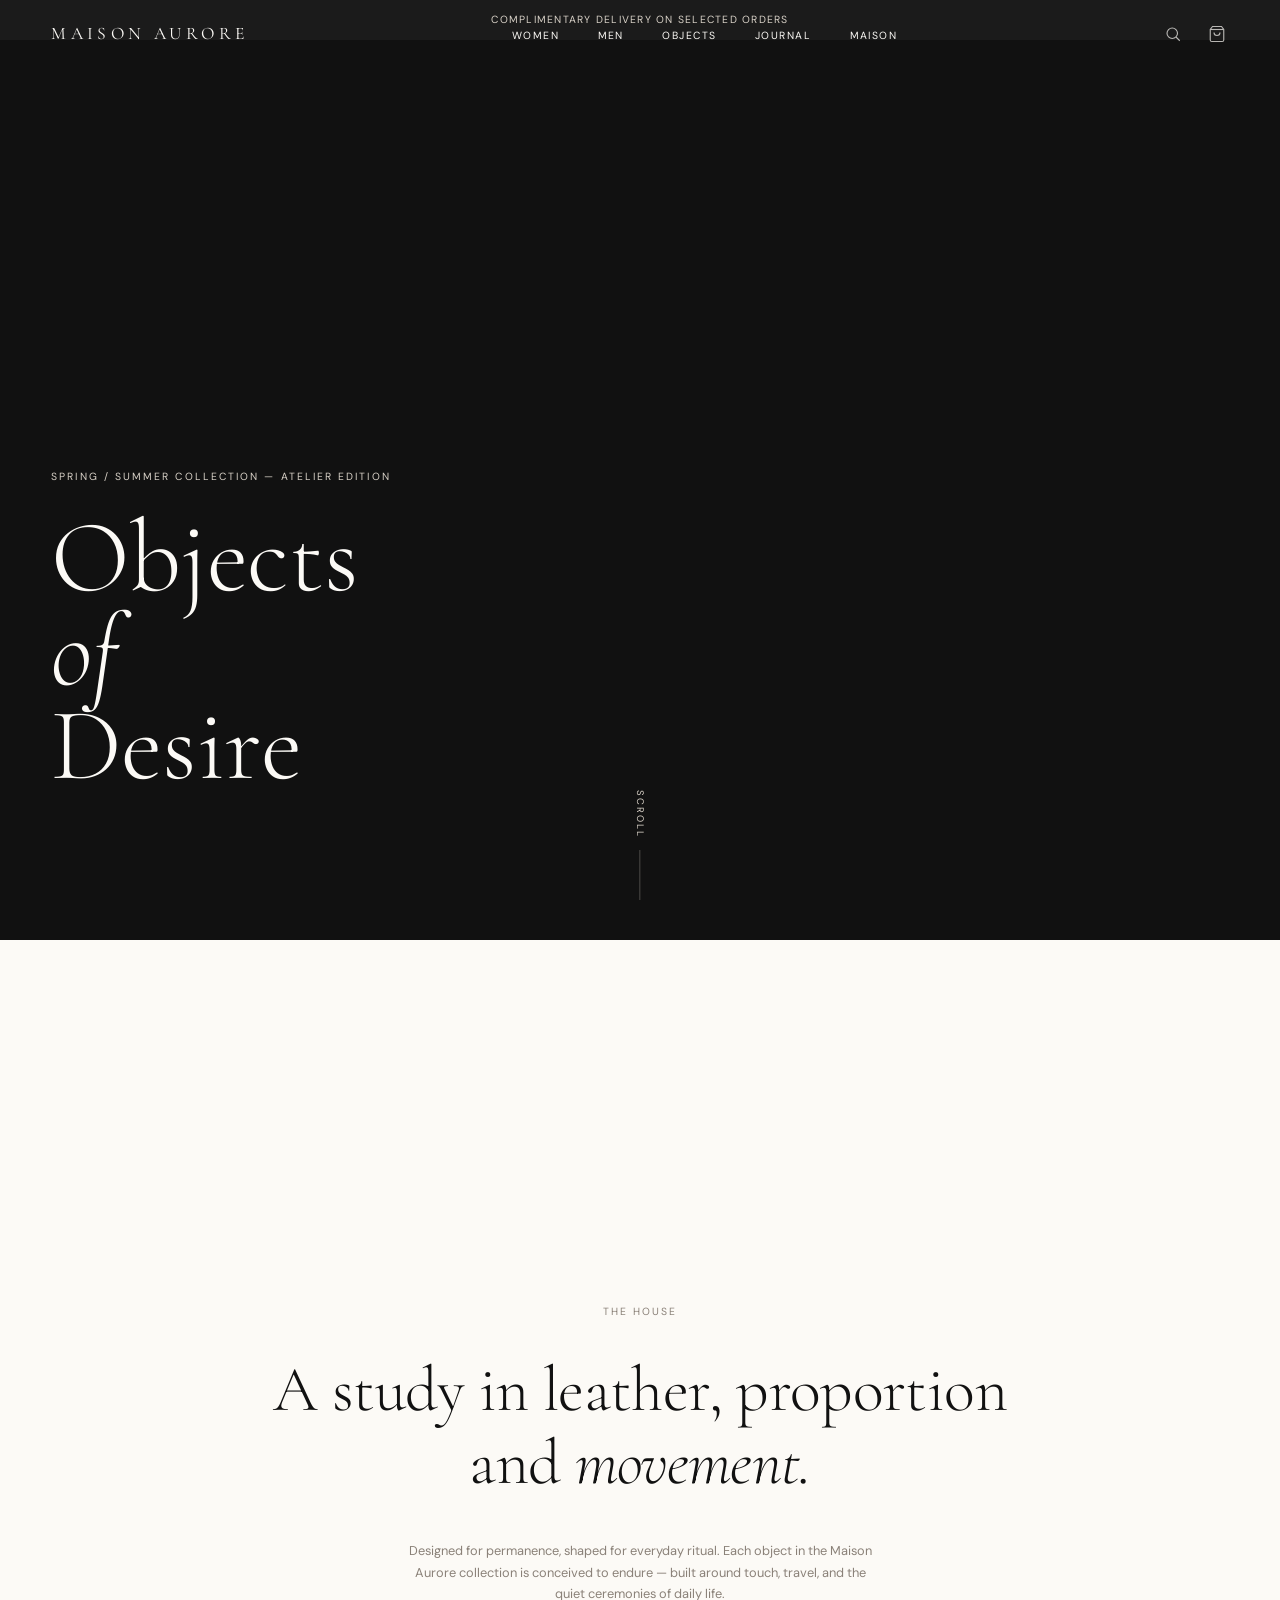
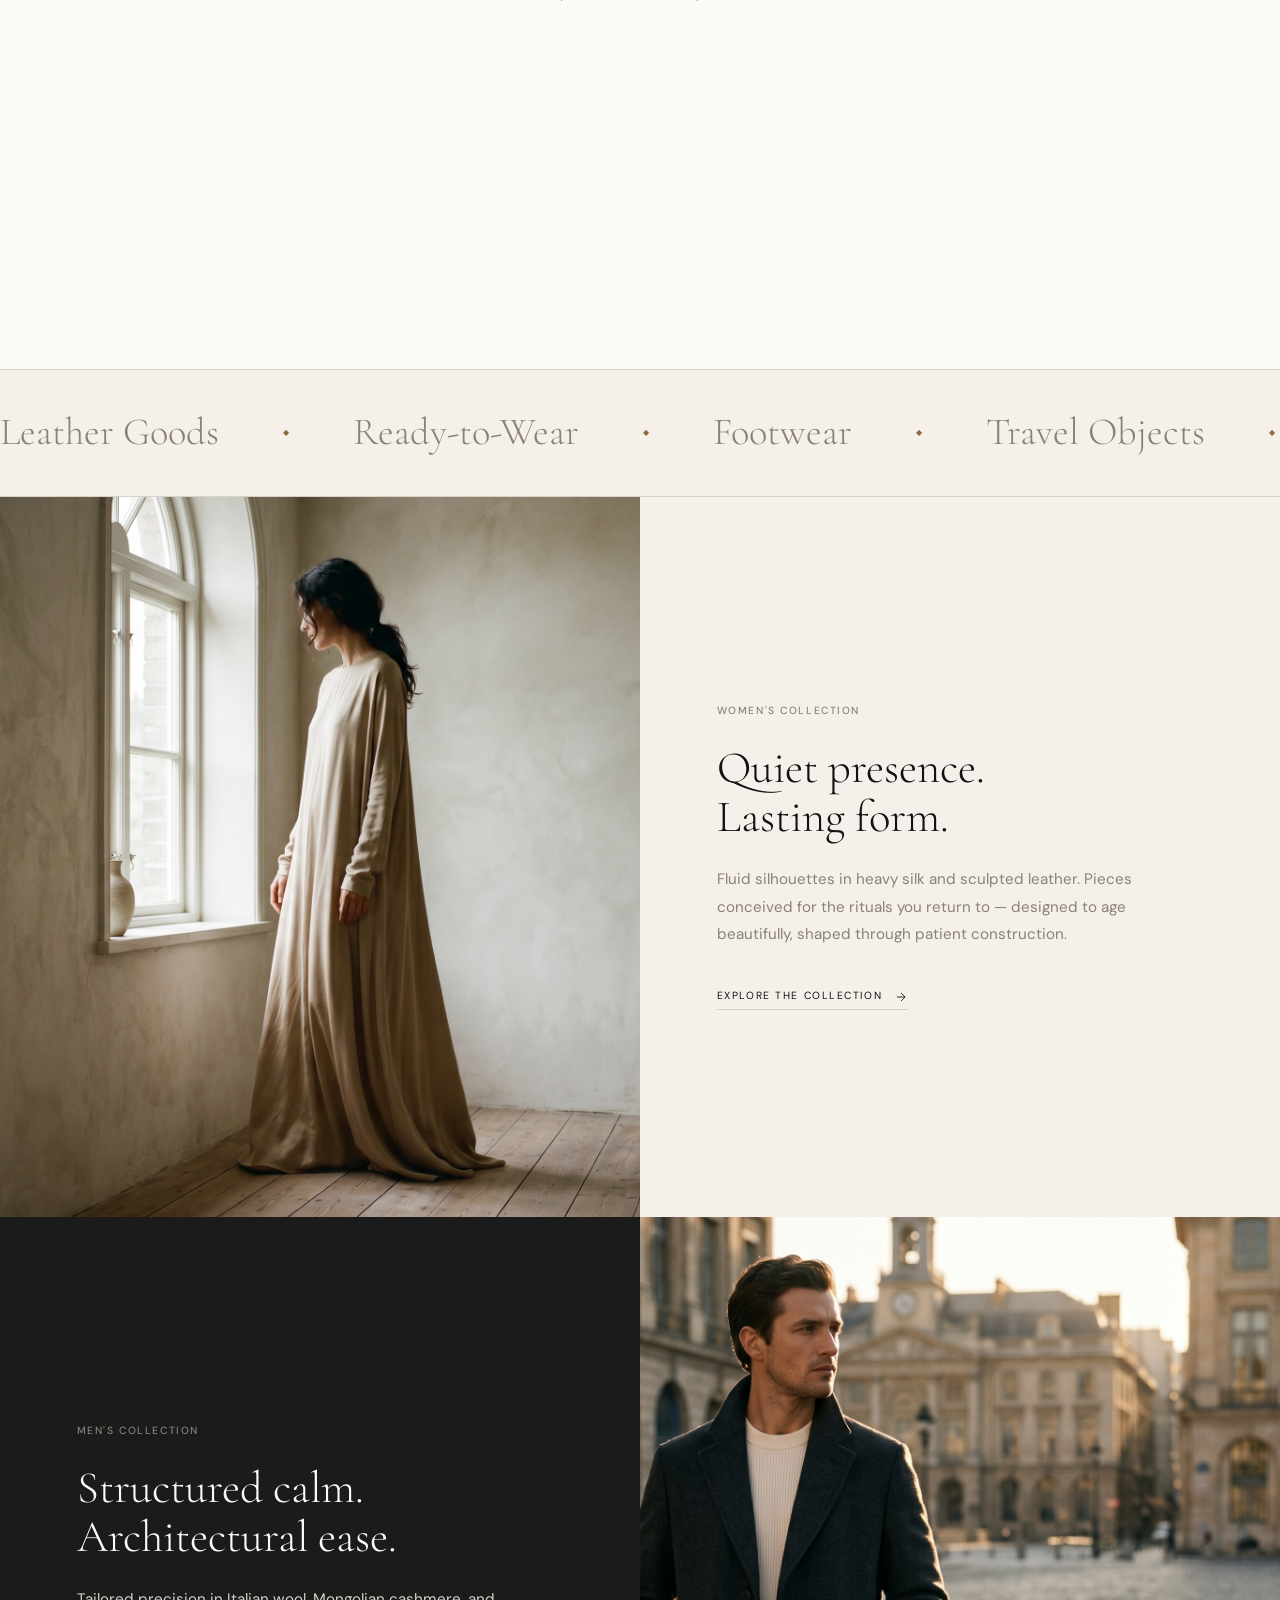
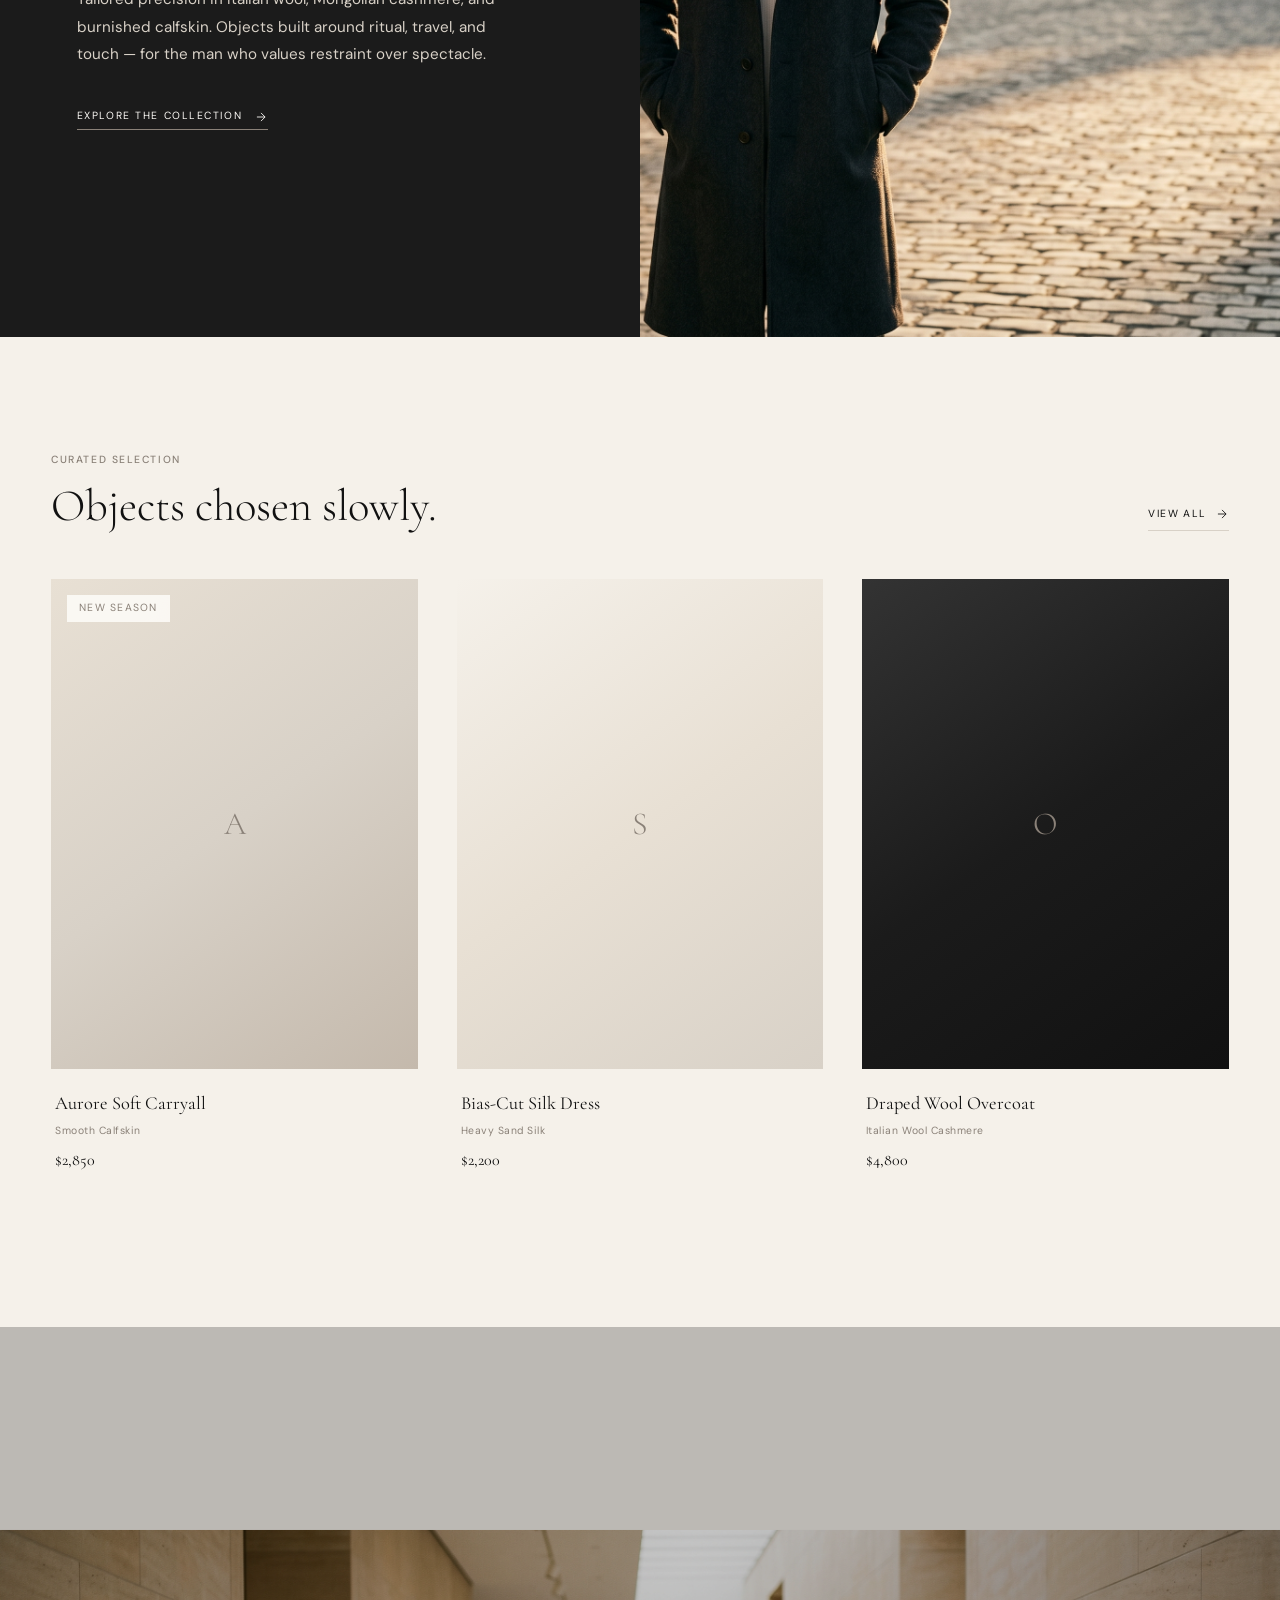
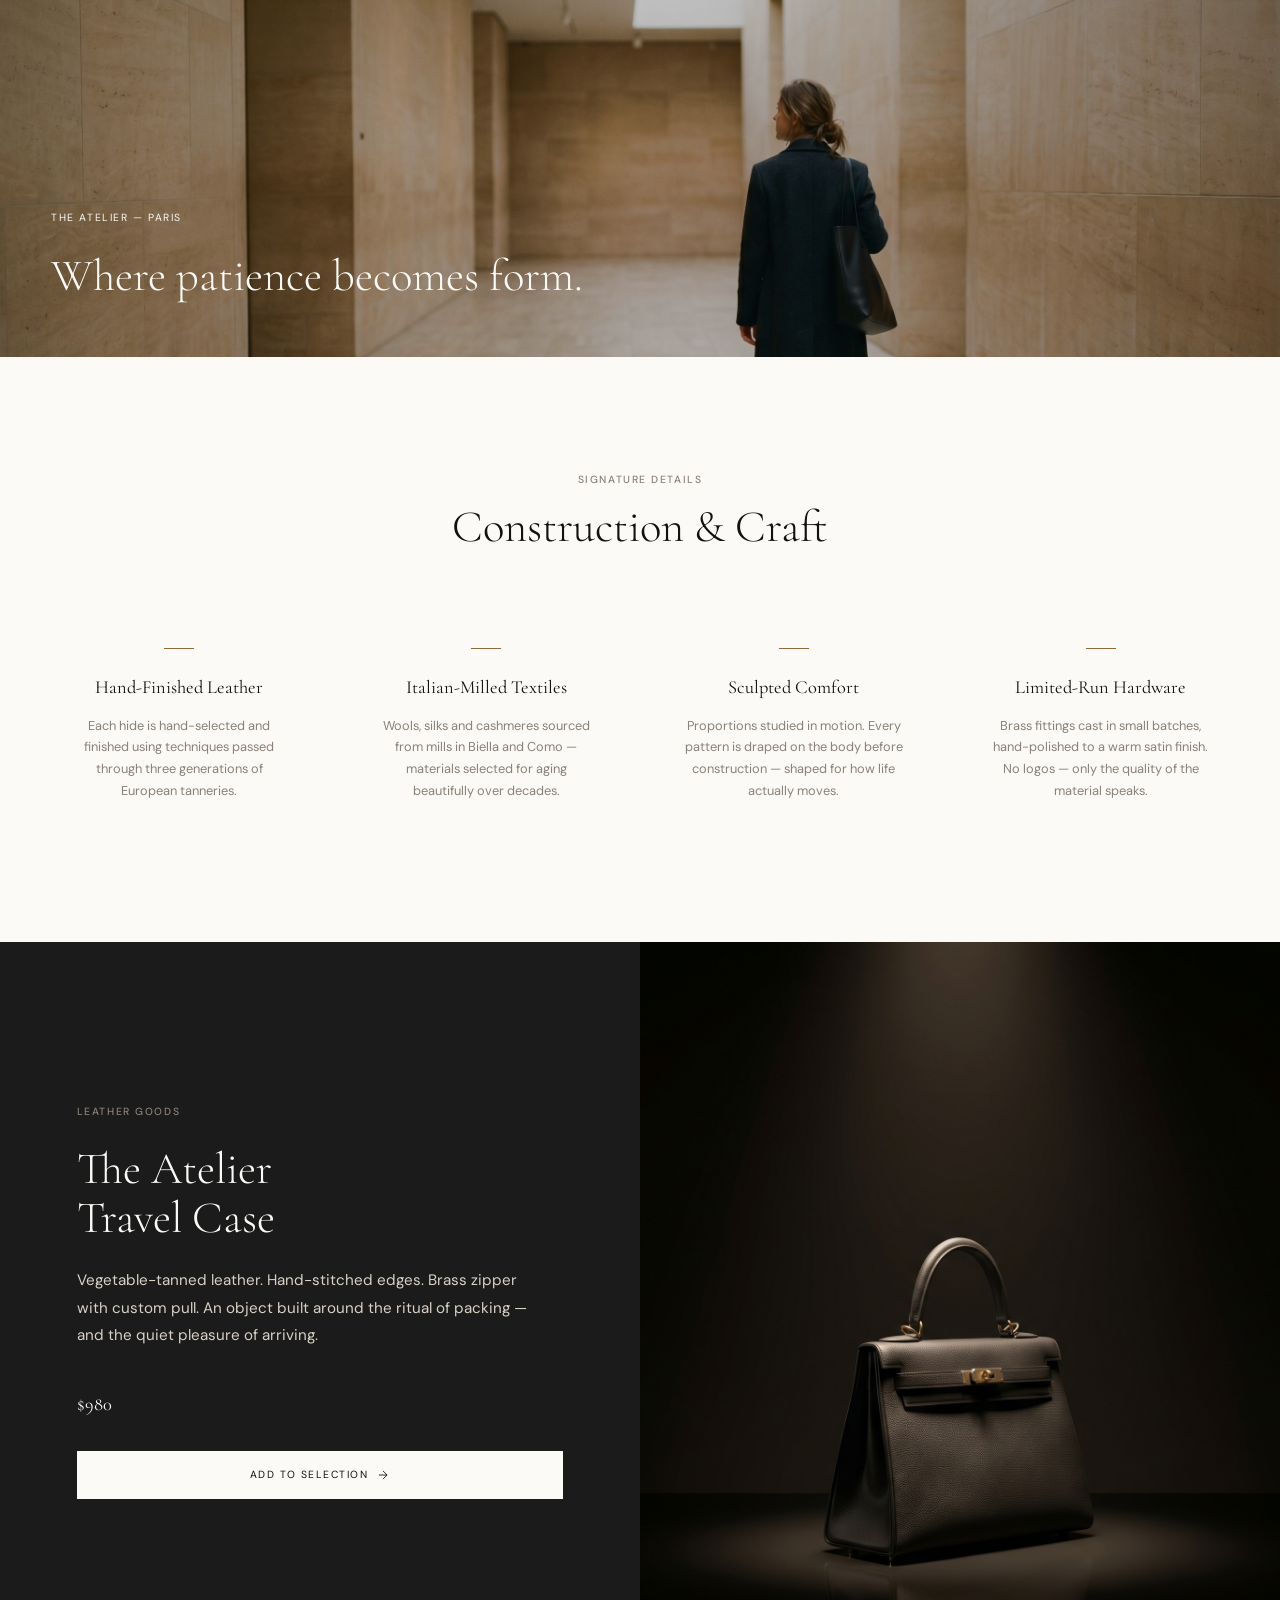
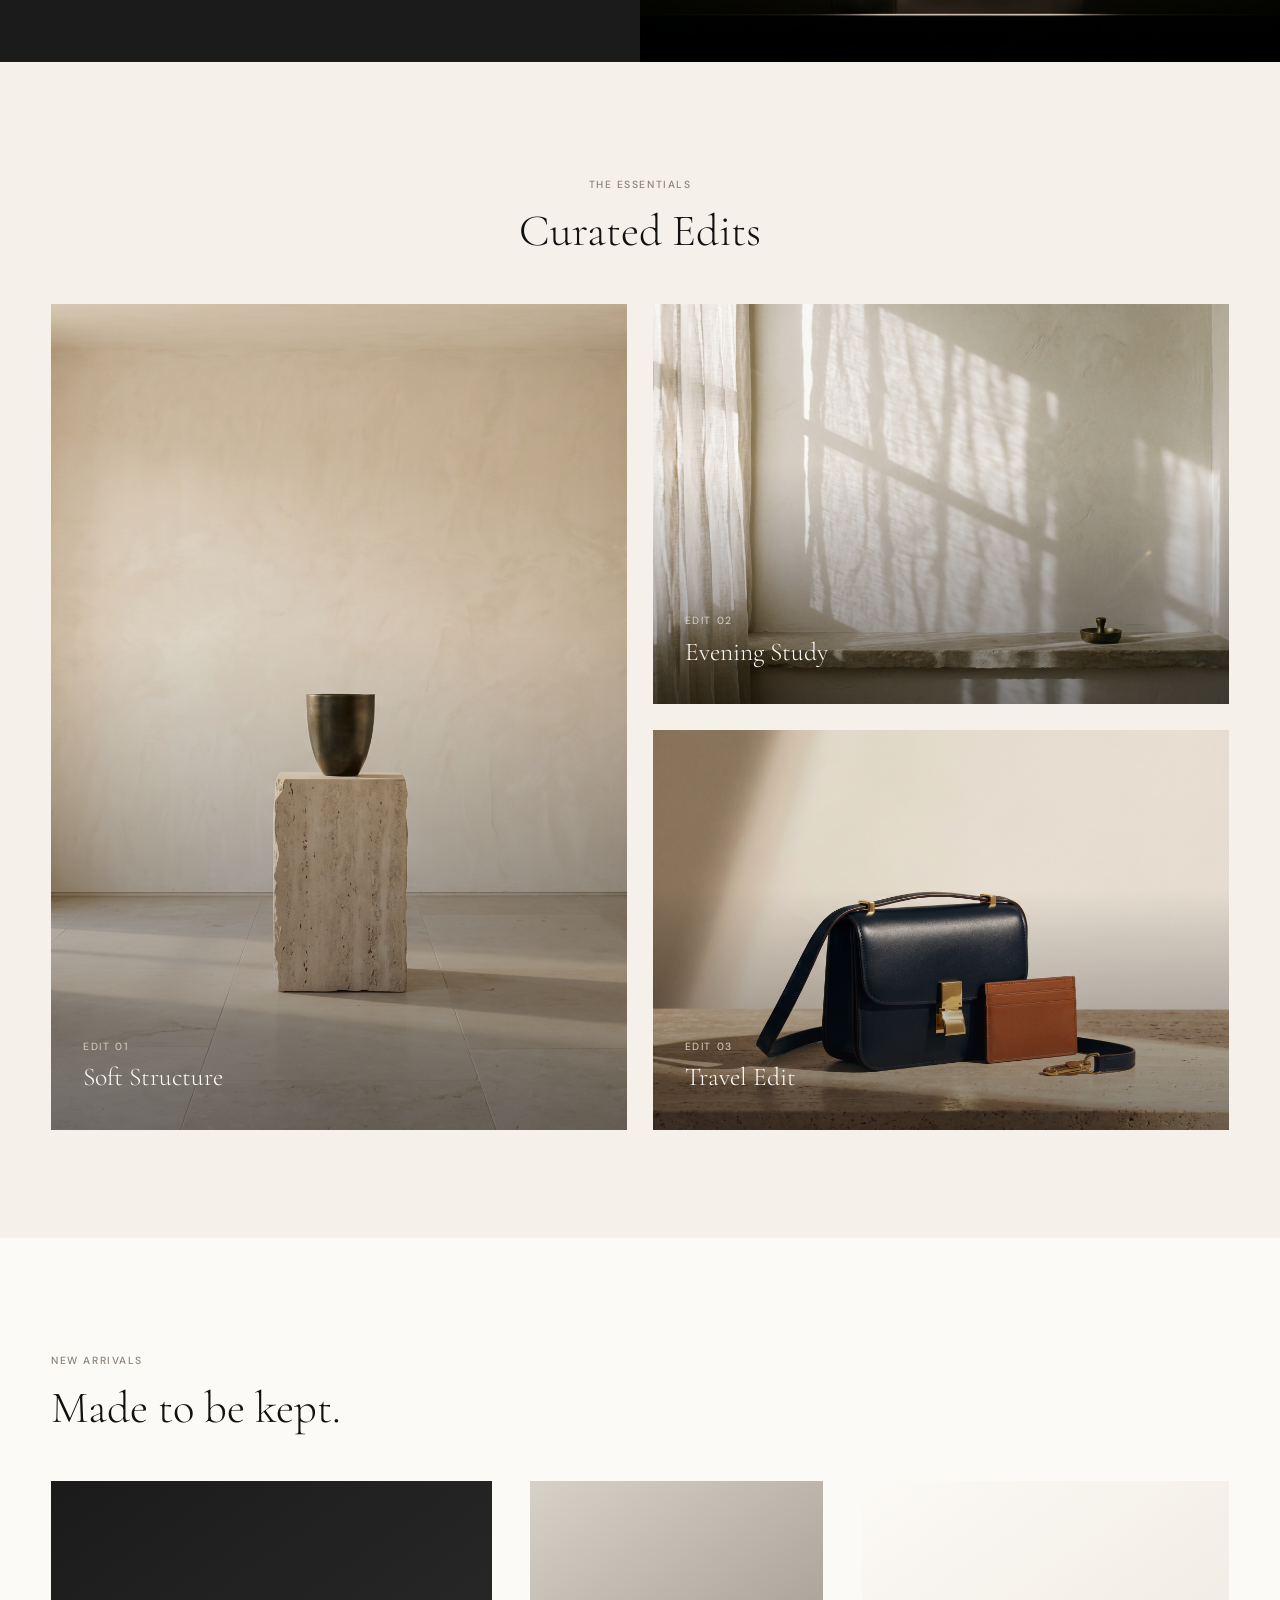
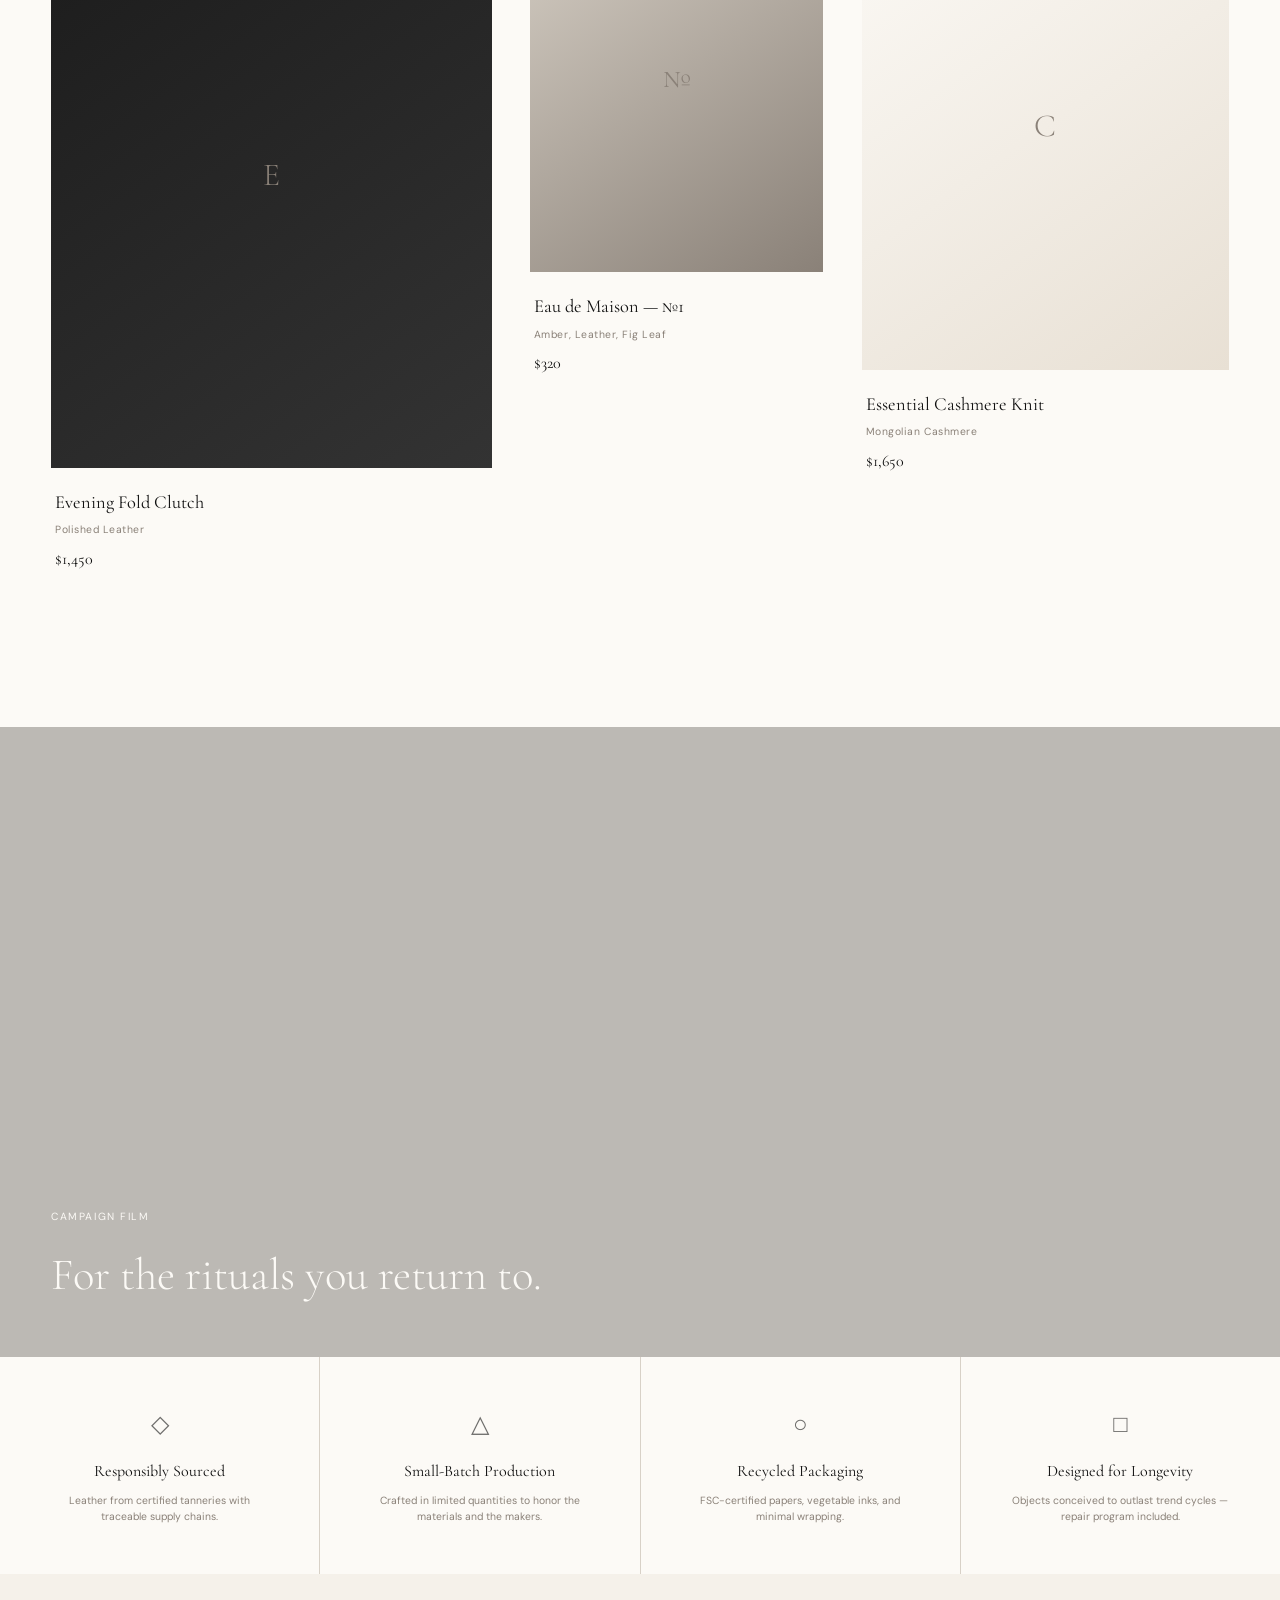
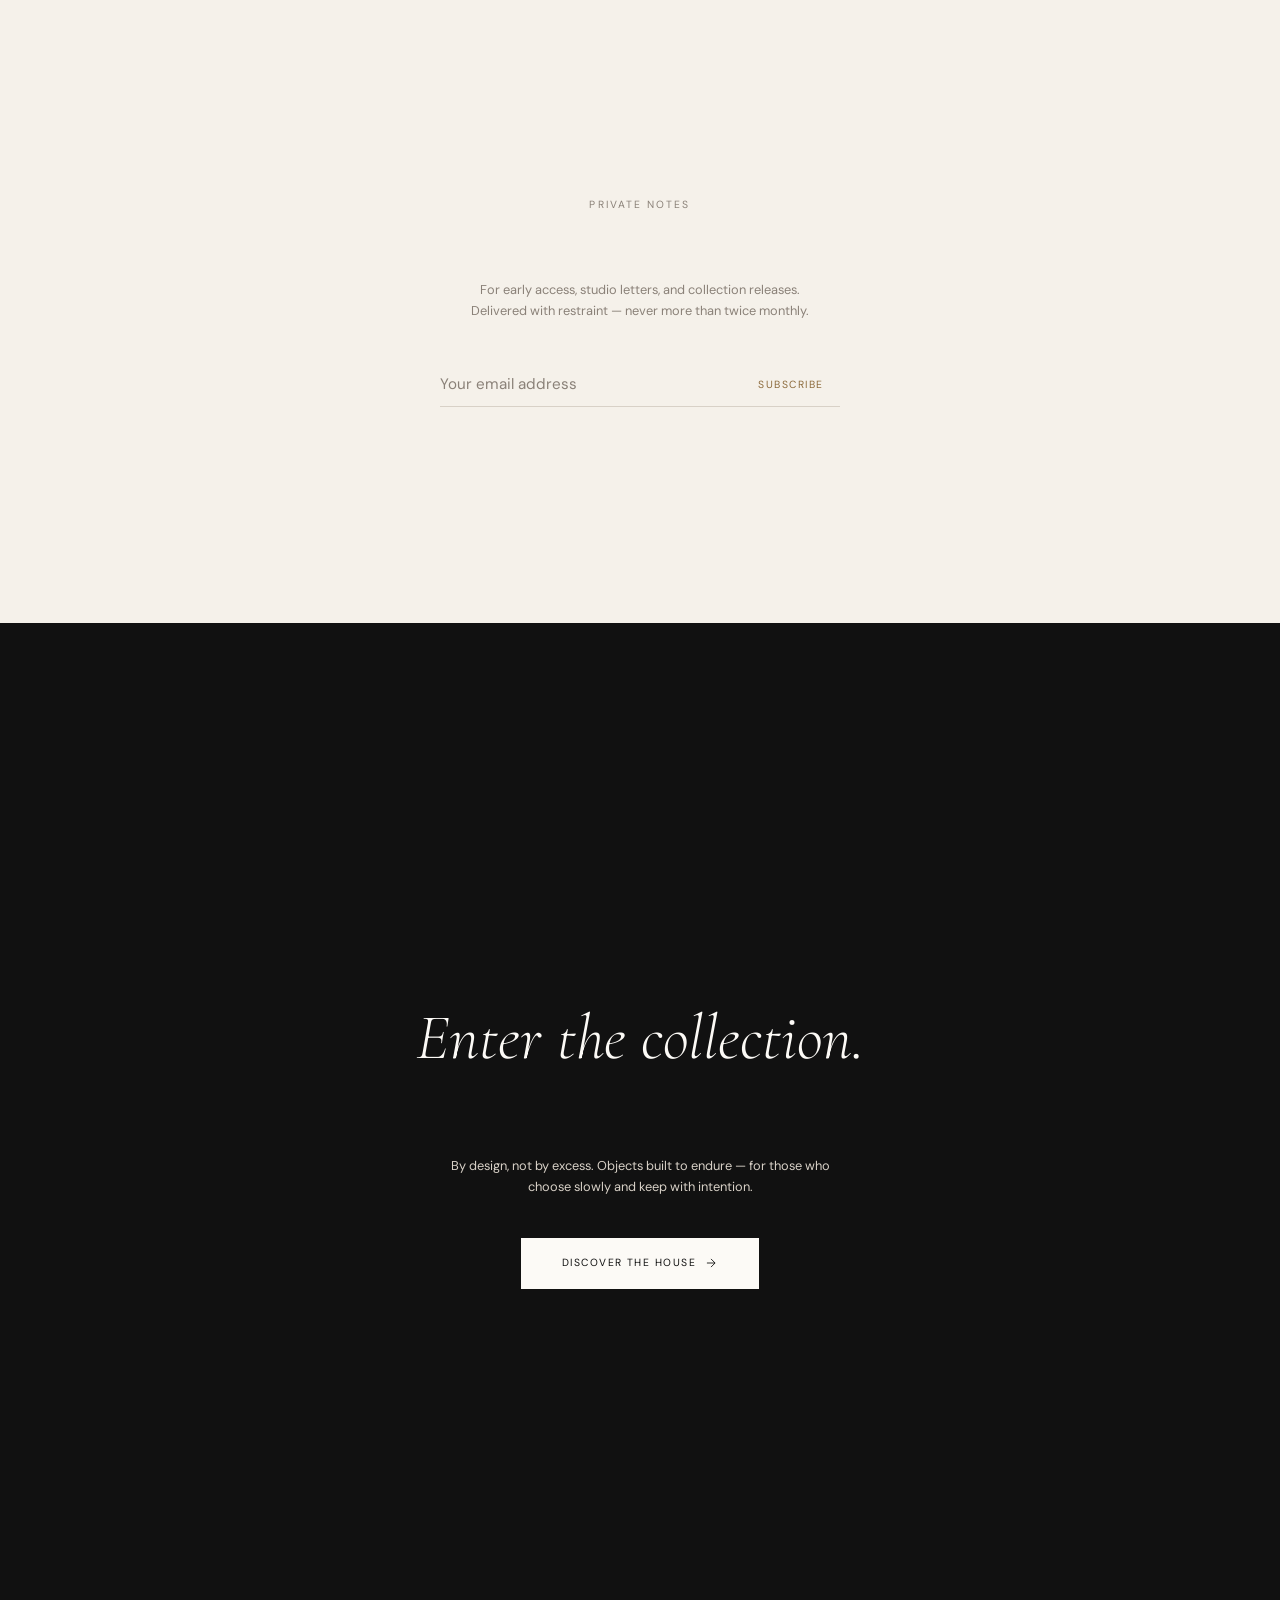
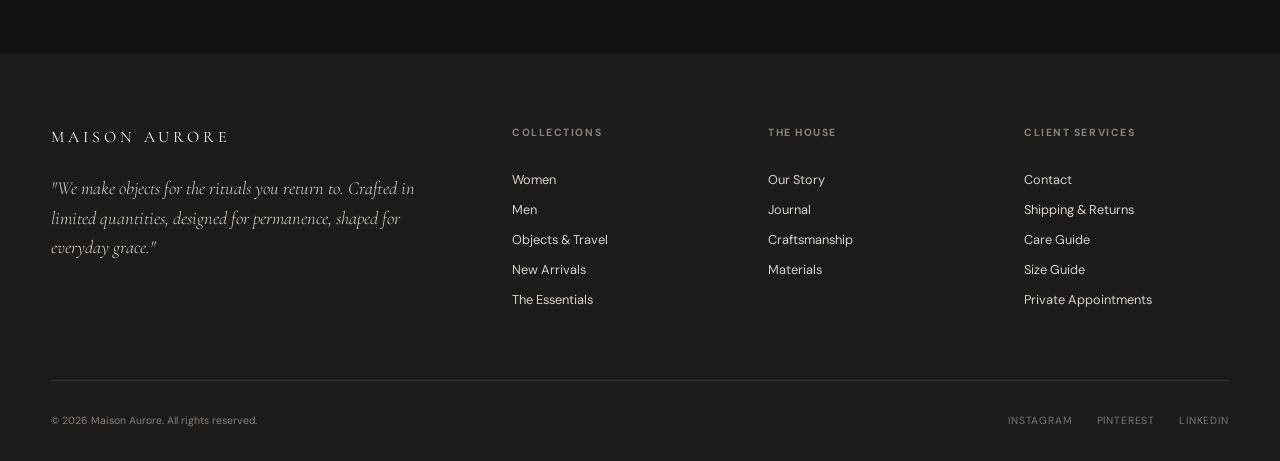
==== public/index.html @ 6f353307 "Initial commit - MAISON AURORE Digital Flagship" ====
<!DOCTYPE html>
<html lang="en">
<head>
  <meta charset="UTF-8">
  <meta name="viewport" content="width=device-width, initial-scale=1.0">
  <title>MAISON AURORE — Objects of Desire</title>
  <meta name="description" content="A private house of objects and rituals. Luxury leather goods, ready-to-wear, footwear and travel objects crafted with restraint and permanence.">
  <meta name="theme-color" content="#1B1B1B">
  <link rel="stylesheet" href="assets/css/index.css">
</head>
<body class="is-loading">

  <!-- ═══ PRELOADER ═══ -->
  <div class="preloader" aria-hidden="true">
    <div class="preloader__logo">Maison Aurore</div>
    <div class="preloader__tagline">Objects of Desire</div>
    <div class="preloader__line"></div>
  </div>

  <!-- ═══ ANNOUNCEMENT BAR ═══ -->
  <div class="announcement" role="marquee" aria-label="Announcements">
    <div class="announcement__item">Complimentary delivery on selected orders</div>
    <div class="announcement__item">Private client services available</div>
    <div class="announcement__item">Crafted returns within 30 days</div>
    <div class="announcement__item">By appointment — online and in store</div>
  </div>

  <!-- ═══ NAVIGATION ═══ -->
  <nav class="navbar navbar--dark" role="navigation" aria-label="Main navigation">
    <a href="index.html" class="navbar__logo">Maison Aurore</a>

    <ul class="navbar__links">
      <li><a href="women.html" class="navbar__link">Women</a></li>
      <li><a href="men.html" class="navbar__link">Men</a></li>
      <li><a href="objects.html" class="navbar__link">Objects</a></li>
      <li><a href="journal.html" class="navbar__link">Journal</a></li>
      <li><a href="maison.html" class="navbar__link">Maison</a></li>
    </ul>

    <div class="navbar__actions">
      <button class="navbar__action" data-open-search aria-label="Search">
        <svg viewBox="0 0 24 24"><circle cx="11" cy="11" r="7"/><path d="m16 16 5 5"/></svg>
      </button>
      <button class="navbar__action" data-open-cart aria-label="Shopping bag">
        <svg viewBox="0 0 24 24"><path d="M6 2 3 6v14a2 2 0 0 0 2 2h14a2 2 0 0 0 2-2V6l-3-4Z"/><path d="M3 6h18"/><path d="M16 10a4 4 0 0 1-8 0"/></svg>
        <span class="navbar__cart-count" aria-label="Cart items">0</span>
      </button>
      <button class="hamburger" aria-label="Menu" aria-expanded="false">
        <span class="hamburger__line"></span>
        <span class="hamburger__line"></span>
        <span class="hamburger__line"></span>
      </button>
    </div>
  </nav>

  <!-- ═══ MOBILE NAV ═══ -->
  <div class="mobile-nav" aria-hidden="true">
    <div class="mobile-nav__links">
      <a href="women.html" class="mobile-nav__link">Women</a>
      <a href="men.html" class="mobile-nav__link">Men</a>
      <a href="objects.html" class="mobile-nav__link">Objects</a>
      <a href="journal.html" class="mobile-nav__link">Journal</a>
      <a href="maison.html" class="mobile-nav__link">Maison</a>
    </div>
    <div class="mobile-nav__footer">
      <div class="mobile-nav__footer-text">Private client services: contact@maisonaurore.com</div>
    </div>
  </div>

  <!-- ═══ HERO ═══ -->
  <section class="hero" id="hero">
    <div class="hero__media">
      <video autoplay muted loop playsinline preload="auto">
        <source src="assets/images/campaign/hero-cinematic.mp4" type="video/mp4">
      </video>
    </div>
    <div class="hero__overlay"></div>

    <div class="hero__content">
      <div class="hero__label reveal" data-stagger="0">Spring / Summer Collection — Atelier Edition</div>
      <h1 class="hero__title">
        <span class="reveal" data-stagger="1">Objects</span><br>
        <span class="reveal" data-stagger="2"><em>of</em></span><br>
        <span class="reveal" data-stagger="3">Desire</span>
      </h1>
      <p class="hero__subtitle reveal" data-stagger="4">Crafted to be kept. Designed with restraint.<br>A study in proportion, texture, and movement.</p>
    </div>

    <div class="hero__scroll">
      <span class="hero__scroll-text">Scroll</span>
      <div class="hero__scroll-line"></div>
    </div>
  </section>

  <!-- ═══ MAISON STATEMENT ═══ -->
  <section class="section section--ivory">
    <div class="statement">
      <div class="statement__label reveal">The House</div>
      <h2 class="statement__text reveal" data-stagger="1">
        A study in leather, proportion<br>and <em>movement.</em>
      </h2>
      <p class="statement__sub reveal" data-stagger="2">
        Designed for permanence, shaped for everyday ritual. Each object in the Maison Aurore collection is conceived to endure — built around touch, travel, and the quiet ceremonies of daily life.
      </p>
    </div>
  </section>

  <!-- ═══ MARQUEE ═══ -->
  <div class="marquee">
    <div class="marquee__track">
      <span class="marquee__item">Leather Goods</span>
      <span class="marquee__separator">◆</span>
      <span class="marquee__item">Ready-to-Wear</span>
      <span class="marquee__separator">◆</span>
      <span class="marquee__item">Footwear</span>
      <span class="marquee__separator">◆</span>
      <span class="marquee__item">Travel Objects</span>
      <span class="marquee__separator">◆</span>
      <span class="marquee__item">Fragrance</span>
      <span class="marquee__separator">◆</span>
      <span class="marquee__item">Accessories</span>
      <span class="marquee__separator">◆</span>
    </div>
  </div>

  <!-- ═══ FEATURED COLLECTION — EDITORIAL BLOCK ═══ -->
  <section class="editorial" id="featured">
    <div class="editorial__media reveal-scale">
      <img src="assets/images/campaign/women-hero.jpeg" alt="Woman in sand silk dress — MAISON AURORE campaign" loading="lazy">
    </div>
    <div class="editorial__content">
      <span class="editorial__label reveal">Women's Collection</span>
      <h2 class="editorial__title reveal" data-stagger="1">Quiet presence.<br>Lasting form.</h2>
      <p class="editorial__text reveal" data-stagger="2">
        Fluid silhouettes in heavy silk and sculpted leather. Pieces conceived for the rituals you return to — designed to age beautifully, shaped through patient construction.
      </p>
      <a href="women.html" class="editorial__link reveal" data-stagger="3">
        Explore the Collection
        <svg viewBox="0 0 24 24" fill="none" stroke="currentColor" stroke-width="1.5"><path d="M5 12h14M12 5l7 7-7 7"/></svg>
      </a>
    </div>
  </section>

  <section class="editorial editorial--reverse editorial--dark" id="mens">
    <div class="editorial__media reveal-scale">
      <img src="assets/images/campaign/men-hero.jpeg" alt="Man in charcoal overcoat — MAISON AURORE campaign" loading="lazy">
    </div>
    <div class="editorial__content">
      <span class="editorial__label reveal">Men's Collection</span>
      <h2 class="editorial__title reveal" data-stagger="1">Structured calm.<br>Architectural ease.</h2>
      <p class="editorial__text reveal" data-stagger="2">
        Tailored precision in Italian wool, Mongolian cashmere, and burnished calfskin. Objects built around ritual, travel, and touch — for the man who values restraint over spectacle.
      </p>
      <a href="men.html" class="editorial__link reveal" data-stagger="3">
        Explore the Collection
        <svg viewBox="0 0 24 24" fill="none" stroke="currentColor" stroke-width="1.5"><path d="M5 12h14M12 5l7 7-7 7"/></svg>
      </a>
    </div>
  </section>

  <!-- ═══ PRODUCT SHOWCASE ═══ -->
  <section class="section section--bone" id="selection">
    <div class="container">
      <div style="display:flex;align-items:flex-end;justify-content:space-between;margin-bottom:3rem;flex-wrap:wrap;gap:1rem;">
        <div>
          <span class="text-label text-taupe reveal">Curated Selection</span>
          <h2 class="text-h1 reveal" data-stagger="1" style="margin-top:0.75rem;">Objects chosen slowly.</h2>
        </div>
        <a href="objects.html" class="btn btn--ghost reveal" data-stagger="2">
          View All
          <svg viewBox="0 0 24 24" fill="none" stroke="currentColor" stroke-width="1.5" style="width:14px;height:14px"><path d="M5 12h14M12 5l7 7-7 7"/></svg>
        </a>
      </div>

      <div class="product-grid product-grid--3col">

        <!-- Product 1: Aurore Soft Carryall -->
        <div class="product-card reveal" data-stagger="0" data-product="aurore-soft-carryall">
          <div class="product-card__media">
            <div class="product-card__placeholder" style="background:linear-gradient(145deg, #E8E0D4 0%, #D8D1C7 50%, #c4b9ac 100%);">A</div>
            <span class="product-card__badge">New Season</span>
          </div>
          <div class="product-card__info">
            <h3 class="product-card__name">Aurore Soft Carryall</h3>
            <p class="product-card__material">Smooth Calfskin</p>
            <p class="product-card__price">$2,850</p>
            <div class="product-card__action">
              <button class="btn btn--sm btn--outline" data-add-to-cart="aurore-soft-carryall">Add to Selection</button>
            </div>
          </div>
        </div>

        <!-- Product 2: Bias-Cut Silk Dress -->
        <div class="product-card reveal" data-stagger="1" data-product="silk-dress">
          <div class="product-card__media">
            <div class="product-card__placeholder" style="background:linear-gradient(145deg, #F5F1EA 0%, #E8E0D4 50%, #D8D1C7 100%);">S</div>
          </div>
          <div class="product-card__info">
            <h3 class="product-card__name">Bias-Cut Silk Dress</h3>
            <p class="product-card__material">Heavy Sand Silk</p>
            <p class="product-card__price">$2,200</p>
            <div class="product-card__action">
              <button class="btn btn--sm btn--outline" data-add-to-cart="silk-dress">Select Size</button>
            </div>
          </div>
        </div>

        <!-- Product 3: Draped Wool Overcoat -->
        <div class="product-card reveal" data-stagger="2" data-product="wool-overcoat">
          <div class="product-card__media">
            <div class="product-card__placeholder" style="background:linear-gradient(145deg, #333 0%, #1B1B1B 50%, #111 100%);color:#8A8178;">O</div>
          </div>
          <div class="product-card__info">
            <h3 class="product-card__name">Draped Wool Overcoat</h3>
            <p class="product-card__material">Italian Wool Cashmere</p>
            <p class="product-card__price">$4,800</p>
            <div class="product-card__action">
              <button class="btn btn--sm btn--outline" data-add-to-cart="wool-overcoat">Select Size</button>
            </div>
          </div>
        </div>

      </div>
    </div>
  </section>

  <!-- ═══ VISUAL BREAK — ATELIER ═══ -->
  <div class="visual-break visual-break--parallax">
    <img src="assets/images/campaign/gallery-interior.jpeg" alt="Maison Aurore interior — pale limestone and light" loading="lazy" class="parallax-drift">
    <div class="visual-break__overlay"></div>
    <div class="visual-break__content">
      <span class="visual-break__caption reveal">The Atelier — Paris</span>
      <h3 class="visual-break__title reveal" data-stagger="1">Where patience becomes form.</h3>
    </div>
  </div>

  <!-- ═══ CRAFT / SIGNATURE DETAILS ═══ -->
  <section class="section section--ivory" id="craft">
    <div class="container">
      <div class="text-center" style="margin-bottom:4rem;">
        <span class="text-label text-taupe reveal">Signature Details</span>
        <h2 class="text-h1 reveal" data-stagger="1" style="margin-top:0.75rem;">Construction & Craft</h2>
      </div>
      <div class="craft">
        <div class="craft__item reveal" data-stagger="0">
          <div class="craft__line"></div>
          <h3 class="craft__title">Hand-Finished Leather</h3>
          <p class="craft__text">Each hide is hand-selected and finished using techniques passed through three generations of European tanneries.</p>
        </div>
        <div class="craft__item reveal" data-stagger="1">
          <div class="craft__line"></div>
          <h3 class="craft__title">Italian-Milled Textiles</h3>
          <p class="craft__text">Wools, silks and cashmeres sourced from mills in Biella and Como — materials selected for aging beautifully over decades.</p>
        </div>
        <div class="craft__item reveal" data-stagger="2">
          <div class="craft__line"></div>
          <h3 class="craft__title">Sculpted Comfort</h3>
          <p class="craft__text">Proportions studied in motion. Every pattern is draped on the body before construction — shaped for how life actually moves.</p>
        </div>
        <div class="craft__item reveal" data-stagger="3">
          <div class="craft__line"></div>
          <h3 class="craft__title">Limited-Run Hardware</h3>
          <p class="craft__text">Brass fittings cast in small batches, hand-polished to a warm satin finish. No logos — only the quality of the material speaks.</p>
        </div>
      </div>
    </div>
  </section>

  <!-- ═══ EDITORIAL PRODUCT FEATURE ═══ -->
  <section class="editorial editorial--dark">
    <div class="editorial__content">
      <span class="editorial__label reveal">Leather Goods</span>
      <h2 class="editorial__title reveal" data-stagger="1">The Atelier<br>Travel Case</h2>
      <p class="editorial__text reveal" data-stagger="2">
        Vegetable-tanned leather. Hand-stitched edges. Brass zipper with custom pull. An object built around the ritual of packing — and the quiet pleasure of arriving.
      </p>
      <p class="reveal" data-stagger="3" style="font-family:var(--font-display);font-size:1.15rem;margin-bottom:2rem;">$980</p>
      <button class="btn btn--ivory reveal" data-stagger="4" data-add-to-cart="travel-case">
        Add to Selection
        <svg viewBox="0 0 24 24" fill="none" stroke="currentColor" stroke-width="1.5" style="width:14px;height:14px"><path d="M5 12h14M12 5l7 7-7 7"/></svg>
      </button>
    </div>
    <div class="editorial__media reveal-scale">
      <img src="assets/images/campaign/dark-product.jpeg" alt="Atelier Travel Case in dark calfskin" loading="lazy">
    </div>
  </section>

  <!-- ═══ CURATED COLLECTIONS ═══ -->
  <section class="section section--bone" id="essentials">
    <div class="container">
      <div class="text-center" style="margin-bottom:3rem;">
        <span class="text-label text-taupe reveal">The Essentials</span>
        <h2 class="text-h1 reveal" data-stagger="1" style="margin-top:0.75rem;">Curated Edits</h2>
      </div>

      <div class="curated-grid">
        <div class="curated-grid__item reveal-scale">
          <img src="assets/images/campaign/quiet-luxury.jpeg" alt="Soft Structure — curated edit" loading="lazy">
          <div class="curated-grid__overlay"></div>
          <div class="curated-grid__content">
            <span class="curated-grid__label">Edit 01</span>
            <h3 class="curated-grid__title">Soft Structure</h3>
          </div>
        </div>
        <div class="curated-grid__item reveal-scale" data-stagger="1">
          <img src="assets/images/campaign/shadow-fabric.jpeg" alt="Evening Study — curated edit" loading="lazy">
          <div class="curated-grid__overlay"></div>
          <div class="curated-grid__content">
            <span class="curated-grid__label">Edit 02</span>
            <h3 class="curated-grid__title">Evening Study</h3>
          </div>
        </div>
        <div class="curated-grid__item reveal-scale" data-stagger="2">
          <img src="assets/images/campaign/product-hero.jpeg" alt="Travel Edit — curated edit" loading="lazy">
          <div class="curated-grid__overlay"></div>
          <div class="curated-grid__content">
            <span class="curated-grid__label">Edit 03</span>
            <h3 class="curated-grid__title">Travel Edit</h3>
          </div>
        </div>
      </div>
    </div>
  </section>

  <!-- ═══ MORE PRODUCTS ═══ -->
  <section class="section section--ivory">
    <div class="container">
      <div style="display:flex;align-items:flex-end;justify-content:space-between;margin-bottom:3rem;flex-wrap:wrap;gap:1rem;">
        <div>
          <span class="text-label text-taupe reveal">New Arrivals</span>
          <h2 class="text-h1 reveal" data-stagger="1" style="margin-top:0.75rem;">Made to be kept.</h2>
        </div>
      </div>

      <div class="product-grid product-grid--asymmetric">

        <div class="product-card reveal" data-stagger="0" data-product="evening-clutch">
          <div class="product-card__media">
            <div class="product-card__placeholder" style="background:linear-gradient(145deg, #1B1B1B 0%, #333 100%);color:#8A8178;">E</div>
          </div>
          <div class="product-card__info">
            <h3 class="product-card__name">Evening Fold Clutch</h3>
            <p class="product-card__material">Polished Leather</p>
            <p class="product-card__price">$1,450</p>
            <div class="product-card__action">
              <button class="btn btn--sm btn--outline" data-add-to-cart="evening-clutch">Add to Selection</button>
            </div>
          </div>
        </div>

        <div class="product-card reveal" data-stagger="1" data-product="fragrance">
          <div class="product-card__media">
            <div class="product-card__placeholder" style="background:linear-gradient(145deg, #D8D1C7 0%, #8A8178 100%);">№</div>
          </div>
          <div class="product-card__info">
            <h3 class="product-card__name">Eau de Maison — №1</h3>
            <p class="product-card__material">Amber, Leather, Fig Leaf</p>
            <p class="product-card__price">$320</p>
            <div class="product-card__action">
              <button class="btn btn--sm btn--outline" data-add-to-cart="fragrance">Select Volume</button>
            </div>
          </div>
        </div>

        <div class="product-card reveal" data-stagger="2" data-product="cashmere-knit">
          <div class="product-card__media">
            <div class="product-card__placeholder" style="background:linear-gradient(145deg, #FCFAF6 0%, #E8E0D4 100%);">C</div>
          </div>
          <div class="product-card__info">
            <h3 class="product-card__name">Essential Cashmere Knit</h3>
            <p class="product-card__material">Mongolian Cashmere</p>
            <p class="product-card__price">$1,650</p>
            <div class="product-card__action">
              <button class="btn btn--sm btn--outline" data-add-to-cart="cashmere-knit">Select Size</button>
            </div>
          </div>
        </div>

      </div>
    </div>
  </section>

  <!-- ═══ VIDEO BREAK ═══ -->
  <div class="visual-break">
    <video autoplay muted loop playsinline>
      <source src="assets/images/campaign/woman-reveal.mp4" type="video/mp4">
    </video>
    <div class="visual-break__overlay"></div>
    <div class="visual-break__content">
      <span class="visual-break__caption reveal">Campaign Film</span>
      <h3 class="visual-break__title reveal" data-stagger="1">For the rituals you return to.</h3>
    </div>
  </div>

  <!-- ═══ SUSTAINABILITY / ETHOS ═══ -->
  <section class="section--ivory" id="ethos">
    <div class="ethos">
      <div class="ethos__item reveal" data-stagger="0">
        <div class="ethos__icon">◇</div>
        <h3 class="ethos__title">Responsibly Sourced</h3>
        <p class="ethos__text">Leather from certified tanneries with traceable supply chains.</p>
      </div>
      <div class="ethos__item reveal" data-stagger="1">
        <div class="ethos__icon">△</div>
        <h3 class="ethos__title">Small-Batch Production</h3>
        <p class="ethos__text">Crafted in limited quantities to honor the materials and the makers.</p>
      </div>
      <div class="ethos__item reveal" data-stagger="2">
        <div class="ethos__icon">○</div>
        <h3 class="ethos__title">Recycled Packaging</h3>
        <p class="ethos__text">FSC-certified papers, vegetable inks, and minimal wrapping.</p>
      </div>
      <div class="ethos__item reveal" data-stagger="3">
        <div class="ethos__icon">□</div>
        <h3 class="ethos__title">Designed for Longevity</h3>
        <p class="ethos__text">Objects conceived to outlast trend cycles — repair program included.</p>
      </div>
    </div>
  </section>

  <!-- ═══ NEWSLETTER / PRIVATE NOTES ═══ -->
  <section class="section section--bone">
    <div class="newsletter">
      <span class="newsletter__label reveal">Private Notes</span>
      <h2 class="newsletter__title reveal" data-stagger="1">From the Maison</h2>
      <p class="newsletter__text reveal" data-stagger="2">
        For early access, studio letters, and collection releases.<br>
        Delivered with restraint — never more than twice monthly.
      </p>
      <form class="newsletter__form reveal" data-stagger="3" onsubmit="event.preventDefault(); this.querySelector('input').value='Thank you.'; this.querySelector('button').style.display='none';">
        <input type="email" class="newsletter__input" placeholder="Your email address" required aria-label="Email address">
        <button type="submit" class="newsletter__submit">Subscribe</button>
      </form>
    </div>
  </section>

  <!-- ═══ FINAL INVITATION ═══ -->
  <section class="section section--ink">
    <div class="invitation">
      <h2 class="invitation__title text-ivory reveal">Enter the collection.</h2>
      <div class="divider--brass reveal" data-stagger="1" style="width:40px;height:1px;background:var(--brass);margin:2rem auto;"></div>
      <p class="text-small text-stone reveal" data-stagger="2" style="max-width:400px;margin:0 auto 2.5rem;line-height:1.7;">
        By design, not by excess. Objects built to endure — for those who choose slowly and keep with intention.
      </p>
      <a href="objects.html" class="btn btn--ivory reveal" data-stagger="3">
        Discover the House
        <svg viewBox="0 0 24 24" fill="none" stroke="currentColor" stroke-width="1.5" style="width:14px;height:14px"><path d="M5 12h14M12 5l7 7-7 7"/></svg>
      </a>
    </div>
  </section>

  <!-- ═══ FOOTER ═══ -->
  <footer class="footer" role="contentinfo">
    <div class="footer__top">
      <div class="footer__manifesto">
        <div class="footer__manifesto-logo">Maison Aurore</div>
        <p class="footer__manifesto-text">
          "We make objects for the rituals you return to. Crafted in limited quantities, designed for permanence, shaped for everyday grace."
        </p>
      </div>

      <div>
        <h3 class="footer__heading">Collections</h3>
        <div class="footer__links">
          <a href="women.html" class="footer__link">Women</a>
          <a href="men.html" class="footer__link">Men</a>
          <a href="objects.html" class="footer__link">Objects & Travel</a>
          <a href="#selection" class="footer__link">New Arrivals</a>
          <a href="#essentials" class="footer__link">The Essentials</a>
        </div>
      </div>

      <div>
        <h3 class="footer__heading">The House</h3>
        <div class="footer__links">
          <a href="maison.html" class="footer__link">Our Story</a>
          <a href="journal.html" class="footer__link">Journal</a>
          <a href="maison.html#craft" class="footer__link">Craftsmanship</a>
          <a href="maison.html#materials" class="footer__link">Materials</a>
        </div>
      </div>

      <div>
        <h3 class="footer__heading">Client Services</h3>
        <div class="footer__links">
          <a href="#" class="footer__link">Contact</a>
          <a href="#" class="footer__link">Shipping & Returns</a>
          <a href="#" class="footer__link">Care Guide</a>
          <a href="#" class="footer__link">Size Guide</a>
          <a href="#" class="footer__link">Private Appointments</a>
        </div>
      </div>
    </div>

    <div class="footer__bottom">
      <span class="footer__legal">© <span id="current-year">2026</span> Maison Aurore. All rights reserved.</span>
      <div class="footer__social">
        <a href="#" class="footer__social-link">Instagram</a>
        <a href="#" class="footer__social-link">Pinterest</a>
        <a href="#" class="footer__social-link">LinkedIn</a>
      </div>
    </div>
  </footer>

  <!-- ═══ CART DRAWER ═══ -->
  <div class="cart-overlay" aria-hidden="true"></div>
  <div class="cart-drawer" role="dialog" aria-label="Shopping bag" aria-hidden="true">
    <div class="cart-drawer__header">
      <div>
        <span class="cart-drawer__title">Your Selection</span>
        <span class="cart-drawer__count" style="display:block;margin-top:0.25rem;"></span>
      </div>
      <button class="cart-drawer__close" aria-label="Close bag">
        <svg viewBox="0 0 24 24"><path d="M18 6 6 18M6 6l12 12"/></svg>
      </button>
    </div>
    <div class="cart-drawer__items">
      <!-- Cart items rendered by JS -->
    </div>
    <div class="cart-drawer__footer">
      <div class="cart-drawer__subtotal">
        <span class="cart-drawer__subtotal-label">Subtotal</span>
        <span class="cart-drawer__subtotal-value">$0</span>
      </div>
      <div class="cart-drawer__shipping">Complimentary shipping on orders over $500</div>
      <button class="cart-drawer__checkout">Proceed to Checkout</button>
    </div>
  </div>

  <!-- ═══ SEARCH PANEL ═══ -->
  <div class="search-panel" role="dialog" aria-label="Search" aria-hidden="true">
    <button class="search-panel__close" aria-label="Close search">
      <svg viewBox="0 0 24 24"><path d="M18 6 6 18M6 6l12 12"/></svg>
    </button>
    <span class="search-panel__label">Search the Collection</span>
    <div class="search-panel__input-wrap">
      <input type="search" class="search-panel__input" placeholder="What are you looking for?" autocomplete="off" aria-label="Search products">
    </div>
    <div class="search-panel__results" aria-live="polite"></div>
  </div>

  <!-- ═══ SIZE MODAL ═══ -->
  <div class="size-modal" role="dialog" aria-label="Select size" aria-hidden="true">
    <div class="size-modal__overlay"></div>
    <div class="size-modal__panel">
      <div class="size-modal__header">
        <div>
          <div class="size-modal__name"></div>
          <div class="size-modal__material"></div>
        </div>
        <div style="display:flex;align-items:center;gap:1.5rem;">
          <div class="size-modal__price"></div>
          <button class="size-modal__close" aria-label="Close">
            <svg viewBox="0 0 24 24"><path d="M18 6 6 18M6 6l12 12"/></svg>
          </button>
        </div>
      </div>
      <div class="size-modal__label size-modal__label--size">Select Size</div>
      <div class="size-modal__sizes"></div>
      <div class="size-modal__label size-modal__label--color">Select Colour</div>
      <div class="size-modal__colors"></div>
      <button class="size-modal__add">Add to Selection</button>
    </div>
  </div>

  <!-- ═══ SCRIPTS ═══ -->
  <script src="assets/js/cart.js"></script>
  <script src="assets/js/search.js"></script>
  <script src="assets/js/app.js"></script>

</body>
</html>
---- public/assets/css/index.css ----
/* ═══════════════════════════════════════════════════════════════
   MAISON AURORE — Design System
   Objects of Desire · Luxury Digital Storefront
   ═══════════════════════════════════════════════════════════════ */

/* ─── Google Fonts ─── */
@import url('https://fonts.googleapis.com/css2?family=Cormorant+Garamond:ital,wght@0,300;0,400;0,500;0,600;1,300;1,400;1,500&family=DM+Sans:ital,wght@0,300;0,400;0,500;0,600;0,700;1,300;1,400&display=swap');

/* ═══════════════════════════════════════════════════════════════
   DESIGN TOKENS
   ═══════════════════════════════════════════════════════════════ */
:root {
  /* ─── Luxury Color Palette ─── */
  --ink:          #111111;
  --charcoal:     #1B1B1B;
  --bone:         #F5F1EA;
  --ivory:        #FCFAF6;
  --stone:        #D8D1C7;
  --taupe:        #8A8178;
  --sand:         #E8E0D4;
  --brass:        #8C6A3B;
  --brass-soft:   #B08A57;
  --forest-noir:  #2F3A33;
  --wine:         #5B2E2E;

  /* ─── Transparent variants ─── */
  --ink-10:       rgba(17,17,17,0.1);
  --ink-50:       rgba(17,17,17,0.5);
  --ivory-90:     rgba(252,250,246,0.92);
  --stone-15:     rgba(216,209,199,0.15);
  --stone-30:     rgba(216,209,199,0.3);

  /* ─── Typography ─── */
  --font-display: 'Cormorant Garamond', 'Georgia', 'Times New Roman', serif;
  --font-body:    'DM Sans', 'Helvetica Neue', 'Arial', sans-serif;

  --font-size-hero:    clamp(3.5rem, 8vw, 9rem);
  --font-size-display: clamp(2.5rem, 5vw, 5rem);
  --font-size-h1:      clamp(2rem, 3.5vw, 3.5rem);
  --font-size-h2:      clamp(1.5rem, 2.5vw, 2.5rem);
  --font-size-h3:      clamp(1.25rem, 2vw, 1.75rem);
  --font-size-body:    clamp(0.95rem, 1.1vw, 1.1rem);
  --font-size-small:   clamp(0.8rem, 0.9vw, 0.9rem);
  --font-size-micro:   clamp(0.65rem, 0.75vw, 0.75rem);

  /* ─── Spacing ─── */
  --space-xs:  0.5rem;
  --space-sm:  1rem;
  --space-md:  2rem;
  --space-lg:  4rem;
  --space-xl:  6rem;
  --space-2xl: 10rem;
  --space-3xl: 16rem;
  --section-padding: clamp(5rem, 12vh, 10rem);

  /* ─── Layout ─── */
  --max-width:     1440px;
  --content-width: 1200px;
  --narrow-width:  800px;

  /* ─── Shadows ─── */
  --shadow-subtle:   0 2px 20px rgba(0,0,0,0.04);
  --shadow-medium:   0 8px 40px rgba(0,0,0,0.06);
  --shadow-elevated: 0 20px 60px rgba(0,0,0,0.08);

  /* ─── Radius ─── */
  --radius-sm:   2px;
  --radius-md:   4px;
  --radius-lg:   8px;
  --radius-pill:  100px;

  /* ─── Motion ─── */
  --ease-luxury:  cubic-bezier(0.16, 1, 0.3, 1);
  --ease-smooth:  cubic-bezier(0.4, 0, 0.2, 1);
  --ease-out:     cubic-bezier(0, 0, 0.2, 1);
  --transition-fast:    0.2s var(--ease-luxury);
  --transition-base:    0.4s var(--ease-luxury);
  --transition-slow:    0.8s var(--ease-luxury);
  --transition-glacial: 1.2s var(--ease-luxury);
}

/* ═══════════════════════════════════════════════════════════════
   RESET & BASE
   ═══════════════════════════════════════════════════════════════ */
*, *::before, *::after { box-sizing: border-box; margin: 0; padding: 0; }

html {
  scroll-behavior: smooth;
  font-size: 16px;
  -webkit-text-size-adjust: 100%;
}

body {
  font-family: var(--font-body);
  background-color: var(--bone);
  color: var(--ink);
  line-height: 1.6;
  -webkit-font-smoothing: antialiased;
  -moz-osx-font-smoothing: grayscale;
  text-rendering: optimizeLegibility;
  overflow-x: hidden;
}

body.no-scroll { overflow: hidden; }
body.is-loading { overflow: hidden; }

img, video {
  max-width: 100%;
  display: block;
  object-fit: cover;
}

a {
  color: inherit;
  text-decoration: none;
  transition: color var(--transition-fast);
}

button {
  cursor: pointer;
  font-family: inherit;
  border: none;
  background: none;
  color: inherit;
}

ul, ol { list-style: none; }

input, textarea {
  font-family: inherit;
  font-size: inherit;
  color: inherit;
  border: none;
  outline: none;
  background: transparent;
}

::selection {
  background: var(--brass-soft);
  color: var(--ivory);
}

/* ═══════════════════════════════════════════════════════════════
   TYPOGRAPHY
   ═══════════════════════════════════════════════════════════════ */
.text-hero {
  font-family: var(--font-display);
  font-size: var(--font-size-hero);
  font-weight: 300;
  line-height: 0.92;
  letter-spacing: -0.02em;
}

.text-display {
  font-family: var(--font-display);
  font-size: var(--font-size-display);
  font-weight: 400;
  line-height: 1.05;
  letter-spacing: -0.01em;
}

.text-h1 {
  font-family: var(--font-display);
  font-size: var(--font-size-h1);
  font-weight: 300;
  line-height: 1.1;
}

.text-h2 {
  font-family: var(--font-display);
  font-size: var(--font-size-h2);
  font-weight: 400;
  line-height: 1.15;
}

.text-h3 {
  font-family: var(--font-display);
  font-size: var(--font-size-h3);
  font-weight: 400;
  line-height: 1.2;
}

.text-body {
  font-family: var(--font-body);
  font-size: var(--font-size-body);
  font-weight: 400;
  line-height: 1.7;
}

.text-small {
  font-family: var(--font-body);
  font-size: var(--font-size-small);
  font-weight: 400;
  line-height: 1.6;
}

.text-micro {
  font-family: var(--font-body);
  font-size: var(--font-size-micro);
  font-weight: 400;
}

.text-label {
  font-family: var(--font-body);
  font-size: var(--font-size-micro);
  font-weight: 500;
  letter-spacing: 0.15em;
  text-transform: uppercase;
}

.text-serif  { font-family: var(--font-display); }
.text-sans   { font-family: var(--font-body); }
.text-italic { font-style: italic; }
.text-brass  { color: var(--brass); }
.text-taupe  { color: var(--taupe); }
.text-ivory  { color: var(--ivory); }
.text-stone  { color: var(--stone); }
.text-center { text-align: center; }

/* ═══════════════════════════════════════════════════════════════
   LAYOUT
   ═══════════════════════════════════════════════════════════════ */
.container {
  max-width: var(--max-width);
  margin: 0 auto;
  padding: 0 clamp(1.5rem, 4vw, 4rem);
}

.container--narrow { max-width: var(--narrow-width); }
.container--content { max-width: var(--content-width); }

.section {
  padding: var(--section-padding) 0;
  position: relative;
}

.section--dark {
  background-color: var(--charcoal);
  color: var(--ivory);
}

.section--ink {
  background-color: var(--ink);
  color: var(--ivory);
}

.section--bone  { background-color: var(--bone); }
.section--ivory { background-color: var(--ivory); }
.section--sand  { background-color: var(--sand); }

.full-height    { min-height: 100vh; }
.overflow-hidden { overflow: hidden; }

/* ═══════════════════════════════════════════════════════════════
   PRELOADER
   ═══════════════════════════════════════════════════════════════ */
.preloader {
  position: fixed;
  inset: 0;
  z-index: 9999;
  background: var(--ivory);
  display: flex;
  flex-direction: column;
  align-items: center;
  justify-content: center;
  transition: opacity 0.8s var(--ease-smooth);
}

.preloader.is-loaded {
  opacity: 0;
  pointer-events: none;
}

.preloader__logo {
  font-family: var(--font-display);
  font-size: 1.3rem;
  letter-spacing: 0.3em;
  text-transform: uppercase;
  color: var(--ink);
  margin-bottom: 2.5rem;
  font-weight: 400;
}

.preloader__tagline {
  font-family: var(--font-body);
  font-size: var(--font-size-micro);
  letter-spacing: 0.12em;
  text-transform: uppercase;
  color: var(--taupe);
  margin-bottom: 3rem;
}

.preloader__line {
  width: 120px;
  height: 1px;
  background: var(--stone);
  position: relative;
  overflow: hidden;
}

.preloader__line::after {
  content: '';
  position: absolute;
  left: -100%;
  width: 100%;
  height: 100%;
  background: var(--brass);
  animation: preloader-slide 1.8s ease-in-out infinite;
}

@keyframes preloader-slide {
  0%   { transform: translateX(0); }
  100% { transform: translateX(200%); }
}

/* ═══════════════════════════════════════════════════════════════
   ANNOUNCEMENT BAR
   ═══════════════════════════════════════════════════════════════ */
.announcement {
  background: var(--charcoal);
  color: var(--stone);
  text-align: center;
  padding: 0;
  font-size: var(--font-size-micro);
  letter-spacing: 0.12em;
  text-transform: uppercase;
  position: relative;
  overflow: hidden;
  height: 2.5rem;
  z-index: 998;
}

.announcement__item {
  position: absolute;
  inset: 0;
  display: flex;
  align-items: center;
  justify-content: center;
  opacity: 0;
  transition: opacity 0.6s var(--ease-smooth);
}

.announcement__item.is-active {
  opacity: 1;
}

/* ═══════════════════════════════════════════════════════════════
   NAVIGATION
   ═══════════════════════════════════════════════════════════════ */
.navbar {
  position: fixed;
  top: 0;
  left: 0;
  right: 0;
  z-index: 1000;
  padding: 1.25rem clamp(1.5rem, 4vw, 4rem);
  display: flex;
  align-items: center;
  justify-content: space-between;
  transition: all 0.5s var(--ease-luxury);
}

.navbar--dark {
  color: var(--ivory);
}

.navbar--light {
  background: var(--ivory-90);
  -webkit-backdrop-filter: blur(20px);
  backdrop-filter: blur(20px);
  color: var(--ink);
  border-bottom: 1px solid var(--stone-30);
}

.navbar--hidden {
  transform: translateY(-100%);
}

.navbar__logo {
  font-family: var(--font-display);
  font-size: 1.1rem;
  letter-spacing: 0.25em;
  text-transform: uppercase;
  font-weight: 400;
  z-index: 2;
}

.navbar__links {
  display: flex;
  gap: clamp(1.5rem, 3vw, 3rem);
}

.navbar__link {
  font-family: var(--font-body);
  font-size: var(--font-size-micro);
  text-transform: uppercase;
  letter-spacing: 0.14em;
  font-weight: 400;
  position: relative;
  padding: 0.25rem 0;
}

.navbar__link::after {
  content: '';
  position: absolute;
  bottom: 0;
  left: 0;
  width: 0;
  height: 1px;
  background: currentColor;
  transition: width 0.4s var(--ease-luxury);
}

.navbar__link:hover::after,
.navbar__link.is-active::after {
  width: 100%;
}

.navbar__actions {
  display: flex;
  gap: 1.25rem;
  align-items: center;
  z-index: 2;
}

.navbar__action {
  position: relative;
  display: flex;
  align-items: center;
  justify-content: center;
  width: 24px;
  height: 24px;
  opacity: 0.7;
  transition: opacity 0.3s;
}

.navbar__action:hover { opacity: 1; }

.navbar__action svg {
  width: 18px;
  height: 18px;
  stroke: currentColor;
  fill: none;
  stroke-width: 1.5;
}

.navbar__cart-count {
  font-size: 0.55rem;
  font-weight: 600;
  background: var(--brass);
  color: var(--ivory);
  width: 15px;
  height: 15px;
  border-radius: 50%;
  display: none;
  align-items: center;
  justify-content: center;
  position: absolute;
  top: -5px;
  right: -7px;
  line-height: 1;
  transition: transform 0.3s var(--ease-luxury);
}

.navbar__cart-count.is-visible {
  display: flex;
}

/* ─── Hamburger ─── */
.hamburger {
  display: none;
  flex-direction: column;
  gap: 5px;
  width: 24px;
  cursor: pointer;
  padding: 0.25rem 0;
  z-index: 2;
}

.hamburger__line {
  width: 100%;
  height: 1px;
  background: currentColor;
  transition: all 0.4s var(--ease-luxury);
  transform-origin: center;
}

.hamburger.is-active .hamburger__line:nth-child(1) {
  transform: rotate(45deg) translate(4px, 4px);
}
.hamburger.is-active .hamburger__line:nth-child(2) {
  opacity: 0;
}
.hamburger.is-active .hamburger__line:nth-child(3) {
  transform: rotate(-45deg) translate(4px, -4px);
}

/* ─── Mobile Nav ─── */
.mobile-nav {
  position: fixed;
  inset: 0;
  z-index: 999;
  background: var(--charcoal);
  color: var(--ivory);
  transform: translateX(100%);
  transition: transform 0.6s var(--ease-luxury);
  display: flex;
  flex-direction: column;
  justify-content: center;
  padding: 3rem;
}

.mobile-nav.is-open {
  transform: translateX(0);
}

.mobile-nav__links {
  display: flex;
  flex-direction: column;
  gap: 0.5rem;
}

.mobile-nav__link {
  font-family: var(--font-display);
  font-size: clamp(2rem, 6vw, 3rem);
  font-weight: 300;
  padding: 0.75rem 0;
  opacity: 0;
  transform: translateY(20px);
  transition: all 0.5s var(--ease-luxury);
  display: block;
}

.mobile-nav.is-open .mobile-nav__link {
  opacity: 1;
  transform: translateY(0);
}

.mobile-nav.is-open .mobile-nav__link:nth-child(1) { transition-delay: 0.1s; }
.mobile-nav.is-open .mobile-nav__link:nth-child(2) { transition-delay: 0.15s; }
.mobile-nav.is-open .mobile-nav__link:nth-child(3) { transition-delay: 0.2s; }
.mobile-nav.is-open .mobile-nav__link:nth-child(4) { transition-delay: 0.25s; }
.mobile-nav.is-open .mobile-nav__link:nth-child(5) { transition-delay: 0.3s; }
.mobile-nav.is-open .mobile-nav__link:nth-child(6) { transition-delay: 0.35s; }

.mobile-nav__footer {
  position: absolute;
  bottom: 3rem;
  left: 3rem;
  right: 3rem;
}

.mobile-nav__footer-text {
  font-size: var(--font-size-micro);
  letter-spacing: 0.12em;
  text-transform: uppercase;
  color: var(--taupe);
}

/* ═══════════════════════════════════════════════════════════════
   HERO
   ═══════════════════════════════════════════════════════════════ */
.hero {
  position: relative;
  min-height: 100vh;
  display: flex;
  align-items: flex-end;
  padding: 0 0 clamp(3rem, 8vh, 6rem);
  overflow: hidden;
  background: var(--ink);
}

.hero__media {
  position: absolute;
  inset: 0;
  z-index: 0;
}

.hero__media img,
.hero__media video {
  width: 100%;
  height: 100%;
  object-fit: cover;
  opacity: 0.85;
}

.hero__overlay {
  position: absolute;
  inset: 0;
  background: linear-gradient(
    to top,
    rgba(17,17,17,0.65) 0%,
    rgba(17,17,17,0.2) 40%,
    rgba(17,17,17,0.05) 70%,
    transparent 100%
  );
  z-index: 1;
}

.hero__content {
  position: relative;
  z-index: 2;
  padding: 0 clamp(1.5rem, 4vw, 4rem);
  max-width: 900px;
}

.hero__label {
  font-family: var(--font-body);
  font-size: var(--font-size-micro);
  letter-spacing: 0.2em;
  text-transform: uppercase;
  color: var(--stone);
  margin-bottom: 1.5rem;
}

.hero__title {
  font-family: var(--font-display);
  font-size: var(--font-size-hero);
  font-weight: 300;
  color: var(--ivory);
  line-height: 0.92;
  margin-bottom: 2rem;
}

.hero__title em {
  font-style: italic;
  font-weight: 300;
}

.hero__subtitle {
  font-family: var(--font-body);
  font-size: var(--font-size-small);
  color: var(--stone);
  letter-spacing: 0.06em;
  max-width: 420px;
  line-height: 1.7;
}

.hero__scroll {
  position: absolute;
  bottom: 2.5rem;
  left: 50%;
  transform: translateX(-50%);
  display: flex;
  flex-direction: column;
  align-items: center;
  gap: 0.75rem;
  color: var(--stone);
  z-index: 2;
}

.hero__scroll-text {
  font-size: 0.6rem;
  letter-spacing: 0.2em;
  text-transform: uppercase;
  writing-mode: vertical-rl;
}

.hero__scroll-line {
  width: 1px;
  height: 50px;
  background: var(--stone-30);
  position: relative;
  overflow: hidden;
}

.hero__scroll-line::after {
  content: '';
  position: absolute;
  top: -100%;
  width: 100%;
  height: 100%;
  background: var(--brass);
  animation: scroll-indicator 2.2s var(--ease-smooth) infinite;
}

@keyframes scroll-indicator {
  0%   { transform: translateY(0); }
  100% { transform: translateY(200%); }
}

/* ═══════════════════════════════════════════════════════════════
   EDITORIAL BLOCKS
   ═══════════════════════════════════════════════════════════════ */
.editorial {
  display: grid;
  grid-template-columns: 1fr 1fr;
  gap: 0;
  min-height: 80vh;
}

.editorial--reverse .editorial__media { order: 2; }
.editorial--reverse .editorial__content { order: 1; }

.editorial__media {
  position: relative;
  overflow: hidden;
  min-height: 500px;
}

.editorial__media img,
.editorial__media video {
  width: 100%;
  height: 100%;
  object-fit: cover;
  transition: transform 1.2s var(--ease-luxury);
}

.editorial:hover .editorial__media img {
  transform: scale(1.03);
}

.editorial__content {
  display: flex;
  flex-direction: column;
  justify-content: center;
  padding: clamp(3rem, 6vw, 8rem);
}

.editorial__label {
  font-family: var(--font-body);
  font-size: var(--font-size-micro);
  font-weight: 500;
  letter-spacing: 0.15em;
  text-transform: uppercase;
  color: var(--taupe);
  margin-bottom: 1.5rem;
}

.editorial__title {
  font-family: var(--font-display);
  font-size: var(--font-size-h1);
  font-weight: 300;
  line-height: 1.1;
  margin-bottom: 1.5rem;
}

.editorial__text {
  font-size: var(--font-size-body);
  color: var(--taupe);
  line-height: 1.8;
  max-width: 450px;
  margin-bottom: 2.5rem;
}

.editorial__link {
  display: inline-flex;
  align-items: center;
  gap: 0.75rem;
  font-size: var(--font-size-micro);
  letter-spacing: 0.15em;
  text-transform: uppercase;
  color: var(--ink);
  position: relative;
  padding-bottom: 4px;
  border-bottom: 1px solid var(--stone);
  transition: border-color 0.3s;
  align-self: flex-start;
}

.editorial__link:hover { border-color: var(--brass); color: var(--brass); }

.editorial__link svg {
  width: 14px;
  height: 14px;
  transition: transform 0.3s var(--ease-luxury);
}

.editorial__link:hover svg { transform: translateX(4px); }

/* Dark variant */
.editorial--dark { background: var(--charcoal); color: var(--ivory); }
.editorial--dark .editorial__label { color: var(--taupe); }
.editorial--dark .editorial__text { color: var(--stone); }
.editorial--dark .editorial__link { color: var(--ivory); border-color: var(--taupe); }
.editorial--dark .editorial__link:hover { border-color: var(--brass-soft); color: var(--brass-soft); }

/* ═══════════════════════════════════════════════════════════════
   STATEMENT BLOCK
   ═══════════════════════════════════════════════════════════════ */
.statement {
  text-align: center;
  padding: var(--space-3xl) clamp(1.5rem, 4vw, 4rem);
  max-width: 900px;
  margin: 0 auto;
}

.statement__label {
  font-family: var(--font-body);
  font-size: var(--font-size-micro);
  letter-spacing: 0.2em;
  text-transform: uppercase;
  color: var(--taupe);
  margin-bottom: 2rem;
}

.statement__text {
  font-family: var(--font-display);
  font-size: var(--font-size-display);
  font-weight: 300;
  line-height: 1.15;
  letter-spacing: -0.01em;
}

.statement__text em {
  font-style: italic;
}

.statement__sub {
  font-family: var(--font-body);
  font-size: var(--font-size-small);
  color: var(--taupe);
  margin-top: 2.5rem;
  line-height: 1.7;
  max-width: 480px;
  margin-left: auto;
  margin-right: auto;
}

/* ═══════════════════════════════════════════════════════════════
   PRODUCT GRID & CARDS
   ═══════════════════════════════════════════════════════════════ */
.product-grid {
  display: grid;
  grid-template-columns: repeat(auto-fill, minmax(300px, 1fr));
  gap: clamp(1.5rem, 3vw, 3rem);
}

.product-grid--2col { grid-template-columns: repeat(2, 1fr); }
.product-grid--3col { grid-template-columns: repeat(3, 1fr); }
.product-grid--asymmetric { grid-template-columns: 1.2fr 0.8fr 1fr; }

.product-grid--featured {
  grid-template-columns: 1fr 1fr;
  gap: clamp(2rem, 4vw, 4rem);
}

.product-card {
  position: relative;
  cursor: pointer;
}

.product-card__media {
  position: relative;
  aspect-ratio: 3/4;
  overflow: hidden;
  background: var(--sand);
  margin-bottom: 1.25rem;
}

.product-card__media img {
  width: 100%;
  height: 100%;
  object-fit: cover;
  transition: transform 0.8s var(--ease-luxury);
}

.product-card:hover .product-card__media img {
  transform: scale(1.04);
}

/* Product placeholder for items without images */
.product-card__placeholder {
  width: 100%;
  height: 100%;
  display: flex;
  align-items: center;
  justify-content: center;
  background: linear-gradient(135deg, var(--sand) 0%, var(--stone) 100%);
  font-family: var(--font-display);
  font-size: 2rem;
  color: var(--taupe);
  font-weight: 300;
}

.product-card__badge {
  position: absolute;
  top: 1rem;
  left: 1rem;
  font-size: var(--font-size-micro);
  letter-spacing: 0.12em;
  text-transform: uppercase;
  color: var(--taupe);
  background: var(--ivory-90);
  padding: 0.3rem 0.75rem;
  -webkit-backdrop-filter: blur(10px);
  backdrop-filter: blur(10px);
}

.product-card__info {
  padding: 0 0.25rem;
}

.product-card__name {
  font-family: var(--font-display);
  font-size: 1.15rem;
  font-weight: 400;
  margin-bottom: 0.3rem;
}

.product-card__material {
  font-size: var(--font-size-micro);
  color: var(--taupe);
  letter-spacing: 0.05em;
  margin-bottom: 0.5rem;
}

.product-card__price {
  font-family: var(--font-display);
  font-size: 1rem;
  font-weight: 400;
  color: var(--ink);
}

.product-card__action {
  opacity: 0;
  transform: translateY(8px);
  transition: all 0.4s var(--ease-luxury);
  margin-top: 0.75rem;
}

.product-card:hover .product-card__action {
  opacity: 1;
  transform: translateY(0);
}

/* ═══════════════════════════════════════════════════════════════
   BUTTONS
   ═══════════════════════════════════════════════════════════════ */
.btn {
  display: inline-flex;
  align-items: center;
  justify-content: center;
  gap: 0.5rem;
  font-family: var(--font-body);
  font-size: var(--font-size-micro);
  letter-spacing: 0.14em;
  text-transform: uppercase;
  padding: 1rem 2.5rem;
  transition: all 0.4s var(--ease-luxury);
  position: relative;
  cursor: pointer;
}

.btn--primary {
  background: var(--ink);
  color: var(--ivory);
  border: 1px solid var(--ink);
}
.btn--primary:hover { background: var(--charcoal); }

.btn--outline {
  background: transparent;
  color: var(--ink);
  border: 1px solid var(--stone);
}
.btn--outline:hover { border-color: var(--ink); }

.btn--ghost {
  background: transparent;
  color: var(--ink);
  border: none;
  padding: 0.5rem 0;
  border-bottom: 1px solid var(--stone);
}
.btn--ghost:hover { border-color: var(--brass); color: var(--brass); }

.btn--brass {
  background: var(--brass);
  color: var(--ivory);
  border: 1px solid var(--brass);
}
.btn--brass:hover { background: var(--brass-soft); border-color: var(--brass-soft); }

.btn--ivory {
  background: var(--ivory);
  color: var(--ink);
  border: 1px solid var(--ivory);
}
.btn--ivory:hover { background: var(--bone); border-color: var(--bone); }

.btn--sm { padding: 0.6rem 1.5rem; font-size: 0.65rem; }
.btn--lg { padding: 1.25rem 3.5rem; }

/* Arrow icon in buttons */
.btn svg {
  width: 14px;
  height: 14px;
  transition: transform 0.3s var(--ease-luxury);
}
.btn:hover svg { transform: translateX(3px); }

/* ═══════════════════════════════════════════════════════════════
   MARQUEE
   ═══════════════════════════════════════════════════════════════ */
.marquee {
  overflow: hidden;
  padding: 2rem 0;
  border-top: 1px solid var(--stone);
  border-bottom: 1px solid var(--stone);
}

.marquee__track {
  display: flex;
  gap: 4rem;
  animation: marquee 40s linear infinite;
  width: max-content;
}

.marquee__track:hover { animation-play-state: paused; }

.marquee__item {
  font-family: var(--font-display);
  font-size: clamp(1.5rem, 3vw, 2.5rem);
  font-weight: 300;
  white-space: nowrap;
  color: var(--taupe);
}

.marquee__separator {
  color: var(--brass);
  font-size: 0.5em;
  display: flex;
  align-items: center;
}

@keyframes marquee {
  0%   { transform: translateX(0); }
  100% { transform: translateX(-50%); }
}

/* ═══════════════════════════════════════════════════════════════
   VISUAL BREAK
   ═══════════════════════════════════════════════════════════════ */
.visual-break {
  position: relative;
  height: clamp(50vh, 70vh, 80vh);
  overflow: hidden;
}

.visual-break img,
.visual-break video {
  width: 100%;
  height: 100%;
  object-fit: cover;
}

.visual-break--parallax img {
  transform: scale(1.1);
}

.visual-break__overlay {
  position: absolute;
  inset: 0;
  background: rgba(17,17,17,0.25);
}

.visual-break__content {
  position: absolute;
  bottom: clamp(2rem, 5vh, 4rem);
  left: clamp(1.5rem, 4vw, 4rem);
  right: clamp(1.5rem, 4vw, 4rem);
  z-index: 2;
}

.visual-break__caption {
  font-size: var(--font-size-micro);
  letter-spacing: 0.15em;
  text-transform: uppercase;
  color: var(--ivory);
}

.visual-break__title {
  font-family: var(--font-display);
  font-size: var(--font-size-h1);
  font-weight: 300;
  color: var(--ivory);
  max-width: 600px;
  margin-top: 0.75rem;
}

/* ═══════════════════════════════════════════════════════════════
   CRAFT / SIGNATURE DETAILS
   ═══════════════════════════════════════════════════════════════ */
.craft {
  display: grid;
  grid-template-columns: repeat(4, 1fr);
  gap: clamp(2rem, 4vw, 4rem);
}

.craft__item {
  text-align: center;
  padding: 2rem 1rem;
}

.craft__icon {
  width: 48px;
  height: 48px;
  margin: 0 auto 1.5rem;
  opacity: 0.5;
  stroke: currentColor;
  fill: none;
}

.craft__line {
  width: 30px;
  height: 1px;
  background: var(--brass);
  margin: 0 auto 1.5rem;
}

.craft__title {
  font-family: var(--font-display);
  font-size: 1.15rem;
  margin-bottom: 0.75rem;
  font-weight: 400;
}

.craft__text {
  font-size: var(--font-size-small);
  color: var(--taupe);
  line-height: 1.7;
}

/* ═══════════════════════════════════════════════════════════════
   CAROUSEL
   ═══════════════════════════════════════════════════════════════ */
.carousel {
  position: relative;
  overflow: hidden;
}

.carousel__header {
  display: flex;
  align-items: flex-end;
  justify-content: space-between;
  margin-bottom: 2.5rem;
  padding: 0 clamp(1.5rem, 4vw, 4rem);
}

.carousel__track {
  display: flex;
  gap: 2rem;
  overflow-x: auto;
  scroll-snap-type: x mandatory;
  scrollbar-width: none;
  -ms-overflow-style: none;
  padding: 0 clamp(1.5rem, 4vw, 4rem);
  scroll-behavior: smooth;
}

.carousel__track::-webkit-scrollbar { display: none; }

.carousel__item {
  flex: 0 0 clamp(300px, 40vw, 500px);
  scroll-snap-align: start;
}

.carousel__nav {
  display: flex;
  gap: 0.75rem;
  justify-content: center;
  margin-top: 2.5rem;
}

.carousel__dot {
  width: 6px;
  height: 6px;
  border-radius: 50%;
  background: var(--stone);
  transition: all 0.3s var(--ease-luxury);
  cursor: pointer;
}

.carousel__dot.is-active {
  background: var(--brass);
  transform: scale(1.4);
}

/* ═══════════════════════════════════════════════════════════════
   CURATED COLLECTIONS GRID
   ═══════════════════════════════════════════════════════════════ */
.curated-grid {
  display: grid;
  grid-template-columns: 1fr 1fr;
  grid-template-rows: auto auto;
  gap: clamp(1rem, 2vw, 2rem);
}

.curated-grid__item {
  position: relative;
  overflow: hidden;
  cursor: pointer;
  min-height: 400px;
}

.curated-grid__item:first-child {
  grid-row: 1 / 3;
  min-height: 600px;
}

.curated-grid__item img {
  width: 100%;
  height: 100%;
  object-fit: cover;
  transition: transform 1s var(--ease-luxury);
}

.curated-grid__item:hover img {
  transform: scale(1.04);
}

.curated-grid__overlay {
  position: absolute;
  inset: 0;
  background: linear-gradient(to top, rgba(17,17,17,0.5) 0%, transparent 60%);
}

.curated-grid__content {
  position: absolute;
  bottom: 2rem;
  left: 2rem;
  right: 2rem;
  color: var(--ivory);
}

.curated-grid__label {
  font-size: var(--font-size-micro);
  letter-spacing: 0.15em;
  text-transform: uppercase;
  margin-bottom: 0.5rem;
  color: var(--stone);
}

.curated-grid__title {
  font-family: var(--font-display);
  font-size: var(--font-size-h3);
  font-weight: 300;
}

/* ═══════════════════════════════════════════════════════════════
   SUSTAINABILITY / ETHOS STRIP
   ═══════════════════════════════════════════════════════════════ */
.ethos {
  display: grid;
  grid-template-columns: repeat(4, 1fr);
  gap: 1px;
  background: var(--stone);
}

.ethos__item {
  background: var(--ivory);
  padding: clamp(2rem, 4vw, 3rem);
  text-align: center;
  transition: background 0.4s;
}

.ethos__item:hover { background: var(--bone); }

.ethos__icon {
  font-size: 1.5rem;
  margin-bottom: 1rem;
  opacity: 0.6;
}

.ethos__title {
  font-family: var(--font-display);
  font-size: 1rem;
  margin-bottom: 0.5rem;
  font-weight: 400;
}

.ethos__text {
  font-size: var(--font-size-micro);
  color: var(--taupe);
  line-height: 1.6;
}

/* ═══════════════════════════════════════════════════════════════
   NEWSLETTER / EMAIL CAPTURE
   ═══════════════════════════════════════════════════════════════ */
.newsletter {
  text-align: center;
  padding: var(--section-padding) 0;
  max-width: 600px;
  margin: 0 auto;
}

.newsletter__label {
  font-size: var(--font-size-micro);
  letter-spacing: 0.2em;
  text-transform: uppercase;
  color: var(--taupe);
  margin-bottom: 1rem;
}

.newsletter__title {
  font-family: var(--font-display);
  font-size: var(--font-size-h2);
  font-weight: 300;
  margin-bottom: 0.75rem;
}

.newsletter__text {
  font-size: var(--font-size-small);
  color: var(--taupe);
  margin-bottom: 2.5rem;
  line-height: 1.7;
}

.newsletter__form {
  display: flex;
  gap: 0;
  border-bottom: 1px solid var(--stone);
  max-width: 400px;
  margin: 0 auto;
  transition: border-color 0.3s;
}

.newsletter__form:focus-within { border-color: var(--brass); }

.newsletter__input {
  flex: 1;
  padding: 0.75rem 0;
  font-family: var(--font-body);
  font-size: var(--font-size-body);
}

.newsletter__input::placeholder { color: var(--taupe); }

.newsletter__submit {
  font-size: var(--font-size-micro);
  letter-spacing: 0.15em;
  text-transform: uppercase;
  color: var(--brass);
  padding: 0.75rem 1rem;
  transition: color 0.3s;
  cursor: pointer;
}

.newsletter__submit:hover { color: var(--ink); }

/* ═══════════════════════════════════════════════════════════════
   INVITATION / FINAL CTA
   ═══════════════════════════════════════════════════════════════ */
.invitation {
  text-align: center;
  padding: var(--space-3xl) clamp(1.5rem, 4vw, 4rem);
}

.invitation__title {
  font-family: var(--font-display);
  font-size: var(--font-size-display);
  font-weight: 300;
  font-style: italic;
  margin-bottom: 2rem;
}

.invitation__link {
  display: inline-flex;
  align-items: center;
  gap: 0.75rem;
  font-size: var(--font-size-micro);
  letter-spacing: 0.2em;
  text-transform: uppercase;
  padding-bottom: 4px;
  border-bottom: 1px solid var(--stone);
  transition: all 0.3s;
}

.invitation__link:hover { border-color: var(--brass); color: var(--brass); }

/* ═══════════════════════════════════════════════════════════════
   FOOTER
   ═══════════════════════════════════════════════════════════════ */
.footer {
  background: var(--charcoal);
  color: var(--stone);
  padding: clamp(4rem, 8vh, 8rem) clamp(1.5rem, 4vw, 4rem) 2rem;
}

.footer__top {
  display: grid;
  grid-template-columns: 2fr 1fr 1fr 1fr;
  gap: clamp(2rem, 4vw, 4rem);
  margin-bottom: 4rem;
}

.footer__manifesto { max-width: 400px; }

.footer__manifesto-logo {
  font-family: var(--font-display);
  font-size: 1rem;
  letter-spacing: 0.25em;
  text-transform: uppercase;
  color: var(--ivory);
  margin-bottom: 1.5rem;
}

.footer__manifesto-text {
  font-family: var(--font-display);
  font-size: 1.15rem;
  font-weight: 300;
  line-height: 1.6;
  color: var(--stone);
  font-style: italic;
}

.footer__heading {
  font-family: var(--font-body);
  font-size: var(--font-size-micro);
  letter-spacing: 0.15em;
  text-transform: uppercase;
  margin-bottom: 1.5rem;
  color: var(--taupe);
}

.footer__links { display: flex; flex-direction: column; }

.footer__link {
  display: block;
  font-size: var(--font-size-small);
  color: var(--stone);
  padding: 0.3rem 0;
  transition: color 0.3s;
}

.footer__link:hover { color: var(--ivory); }

.footer__bottom {
  border-top: 1px solid var(--stone-15);
  padding-top: 2rem;
  display: flex;
  justify-content: space-between;
  align-items: center;
  flex-wrap: wrap;
  gap: 1rem;
}

.footer__legal {
  font-size: var(--font-size-micro);
  color: var(--taupe);
}

.footer__social {
  display: flex;
  gap: 1.5rem;
}

.footer__social-link {
  font-size: var(--font-size-micro);
  letter-spacing: 0.08em;
  text-transform: uppercase;
  opacity: 0.5;
  transition: opacity 0.3s;
}

.footer__social-link:hover { opacity: 1; }

/* ═══════════════════════════════════════════════════════════════
   CART DRAWER
   ═══════════════════════════════════════════════════════════════ */
.cart-overlay {
  position: fixed;
  inset: 0;
  background: var(--ink-50);
  z-index: 1999;
  opacity: 0;
  pointer-events: none;
  transition: opacity 0.4s;
}

.cart-overlay.is-open {
  opacity: 1;
  pointer-events: auto;
}

.cart-drawer {
  position: fixed;
  top: 0;
  right: 0;
  bottom: 0;
  width: min(480px, 92vw);
  background: var(--charcoal);
  color: var(--ivory);
  z-index: 2000;
  transform: translateX(100%);
  transition: transform 0.6s var(--ease-luxury);
  display: flex;
  flex-direction: column;
}

.cart-drawer.is-open {
  transform: translateX(0);
}

.cart-drawer__header {
  display: flex;
  justify-content: space-between;
  align-items: center;
  padding: 1.5rem 2rem;
  border-bottom: 1px solid var(--stone-15);
}

.cart-drawer__title {
  font-family: var(--font-body);
  font-size: var(--font-size-micro);
  letter-spacing: 0.2em;
  text-transform: uppercase;
}

.cart-drawer__count {
  font-size: var(--font-size-micro);
  color: var(--taupe);
}

.cart-drawer__close {
  color: var(--stone);
  transition: color 0.3s;
  display: flex;
  align-items: center;
  justify-content: center;
}

.cart-drawer__close:hover { color: var(--ivory); }
.cart-drawer__close svg { width: 20px; height: 20px; stroke: currentColor; fill: none; stroke-width: 1.5; }

.cart-drawer__items {
  flex: 1;
  overflow-y: auto;
  padding: 1.5rem 2rem;
  scrollbar-width: thin;
  scrollbar-color: var(--taupe) transparent;
}

.cart-drawer__empty {
  text-align: center;
  padding: 4rem 2rem;
  color: var(--taupe);
}

.cart-drawer__empty-title {
  font-family: var(--font-display);
  font-size: 1.5rem;
  margin-bottom: 0.75rem;
  color: var(--ivory);
  font-weight: 300;
}

.cart-drawer__empty-text {
  font-size: var(--font-size-small);
  line-height: 1.7;
}

.cart-item {
  display: grid;
  grid-template-columns: 80px 1fr;
  gap: 1.25rem;
  padding: 1.5rem 0;
  border-bottom: 1px solid var(--stone-15);
}

.cart-item__image {
  aspect-ratio: 3/4;
  background: var(--ink);
  overflow: hidden;
  display: flex;
  align-items: center;
  justify-content: center;
}

.cart-item__image img { width: 100%; height: 100%; object-fit: cover; }

.cart-item__image-placeholder {
  font-family: var(--font-display);
  font-size: 0.8rem;
  color: var(--taupe);
}

.cart-item__details { display: flex; flex-direction: column; }

.cart-item__name {
  font-family: var(--font-display);
  font-size: 1rem;
  margin-bottom: 0.2rem;
  font-weight: 400;
}

.cart-item__material {
  font-size: var(--font-size-micro);
  color: var(--taupe);
  margin-bottom: 0.15rem;
}

.cart-item__variant {
  font-size: var(--font-size-micro);
  color: var(--taupe);
}

.cart-item__price {
  font-family: var(--font-display);
  font-size: 0.95rem;
  margin-top: auto;
}

.cart-item__controls {
  display: flex;
  align-items: center;
  justify-content: space-between;
  margin-top: 0.75rem;
}

.cart-item__qty {
  display: flex;
  align-items: center;
  gap: 0.75rem;
}

.cart-item__qty-btn {
  width: 26px;
  height: 26px;
  border: 1px solid var(--stone-30);
  display: flex;
  align-items: center;
  justify-content: center;
  font-size: 0.85rem;
  color: var(--stone);
  transition: all 0.3s;
}

.cart-item__qty-btn:hover { border-color: var(--ivory); color: var(--ivory); }

.cart-item__qty-num {
  font-size: var(--font-size-small);
  min-width: 1.5rem;
  text-align: center;
}

.cart-item__remove {
  font-size: var(--font-size-micro);
  color: var(--taupe);
  text-transform: uppercase;
  letter-spacing: 0.1em;
  transition: color 0.3s;
  cursor: pointer;
}

.cart-item__remove:hover { color: var(--wine); }

.cart-drawer__footer {
  padding: 1.5rem 2rem;
  border-top: 1px solid var(--stone-15);
}

.cart-drawer__subtotal {
  display: flex;
  justify-content: space-between;
  margin-bottom: 0.5rem;
}

.cart-drawer__subtotal-label {
  font-size: var(--font-size-micro);
  letter-spacing: 0.1em;
  text-transform: uppercase;
  color: var(--taupe);
}

.cart-drawer__subtotal-value {
  font-family: var(--font-display);
  font-size: 1.15rem;
}

.cart-drawer__shipping {
  font-size: var(--font-size-micro);
  color: var(--taupe);
  margin-bottom: 1.5rem;
}

.cart-drawer__checkout {
  width: 100%;
  background: var(--ivory);
  color: var(--ink);
  padding: 1.1rem;
  font-family: var(--font-body);
  font-size: var(--font-size-micro);
  letter-spacing: 0.15em;
  text-transform: uppercase;
  transition: all 0.3s;
  cursor: pointer;
  border: none;
}

.cart-drawer__checkout:hover { background: var(--bone); }

/* ═══════════════════════════════════════════════════════════════
   SEARCH PANEL
   ═══════════════════════════════════════════════════════════════ */
.search-panel {
  position: fixed;
  inset: 0;
  z-index: 2000;
  background: rgba(27,27,27,0.97);
  -webkit-backdrop-filter: blur(20px);
  backdrop-filter: blur(20px);
  display: flex;
  flex-direction: column;
  align-items: center;
  justify-content: flex-start;
  padding: clamp(6rem, 15vh, 12rem) 2rem 2rem;
  opacity: 0;
  pointer-events: none;
  transition: opacity 0.5s var(--ease-luxury);
}

.search-panel.is-open {
  opacity: 1;
  pointer-events: auto;
}

.search-panel__close {
  position: absolute;
  top: 1.5rem;
  right: 2rem;
  color: var(--stone);
  transition: color 0.3s;
  display: flex;
  align-items: center;
  justify-content: center;
}

.search-panel__close:hover { color: var(--ivory); }
.search-panel__close svg { width: 24px; height: 24px; stroke: currentColor; fill: none; stroke-width: 1.5; }

.search-panel__label {
  font-size: var(--font-size-micro);
  letter-spacing: 0.2em;
  text-transform: uppercase;
  color: var(--taupe);
  margin-bottom: 2rem;
}

.search-panel__input-wrap {
  width: 100%;
  max-width: 600px;
  border-bottom: 1px solid var(--taupe);
  margin-bottom: 3rem;
  transition: border-color 0.3s;
}

.search-panel__input-wrap:focus-within { border-color: var(--ivory); }

.search-panel__input {
  width: 100%;
  background: transparent;
  font-family: var(--font-display);
  font-size: clamp(1.5rem, 4vw, 3rem);
  font-weight: 300;
  color: var(--ivory);
  padding: 1rem 0;
}

.search-panel__input::placeholder { color: var(--taupe); }

.search-panel__results {
  width: 100%;
  max-width: 600px;
  max-height: 50vh;
  overflow-y: auto;
}

.search-panel__result {
  display: grid;
  grid-template-columns: 60px 1fr auto;
  gap: 1rem;
  align-items: center;
  padding: 1rem 0;
  border-bottom: 1px solid var(--stone-15);
  transition: background 0.3s;
  cursor: pointer;
}

.search-panel__result:hover { background: rgba(252,250,246,0.03); }

.search-panel__result-image {
  aspect-ratio: 3/4;
  background: var(--charcoal);
  overflow: hidden;
  display: flex;
  align-items: center;
  justify-content: center;
}

.search-panel__result-image img { width: 100%; height: 100%; object-fit: cover; }

.search-panel__result-placeholder {
  font-family: var(--font-display);
  font-size: 0.7rem;
  color: var(--taupe);
}

.search-panel__result-info {}

.search-panel__result-name {
  font-family: var(--font-display);
  font-size: 1rem;
  color: var(--ivory);
  margin-bottom: 0.15rem;
}

.search-panel__result-material {
  font-size: var(--font-size-micro);
  color: var(--taupe);
}

.search-panel__result-price {
  font-family: var(--font-display);
  font-size: 0.95rem;
  color: var(--stone);
}

.search-panel__no-results {
  text-align: center;
  padding: 3rem 0;
  color: var(--taupe);
  font-family: var(--font-display);
  font-size: 1.25rem;
  font-weight: 300;
}

/* ═══════════════════════════════════════════════════════════════
   SIZE SELECTOR MODAL
   ═══════════════════════════════════════════════════════════════ */
.size-modal {
  position: fixed;
  inset: 0;
  z-index: 2001;
  display: flex;
  align-items: flex-end;
  justify-content: center;
  opacity: 0;
  pointer-events: none;
  transition: opacity 0.3s;
}

.size-modal.is-open {
  opacity: 1;
  pointer-events: auto;
}

.size-modal__overlay {
  position: absolute;
  inset: 0;
  background: var(--ink-50);
}

.size-modal__panel {
  position: relative;
  width: 100%;
  max-width: 480px;
  background: var(--charcoal);
  color: var(--ivory);
  padding: 2rem;
  transform: translateY(100%);
  transition: transform 0.5s var(--ease-luxury);
}

.size-modal.is-open .size-modal__panel {
  transform: translateY(0);
}

.size-modal__header {
  display: flex;
  justify-content: space-between;
  align-items: flex-start;
  margin-bottom: 1.5rem;
}

.size-modal__name {
  font-family: var(--font-display);
  font-size: 1.25rem;
  font-weight: 400;
}

.size-modal__material {
  font-size: var(--font-size-micro);
  color: var(--taupe);
  margin-top: 0.2rem;
}

.size-modal__price {
  font-family: var(--font-display);
  font-size: 1.1rem;
}

.size-modal__close {
  color: var(--stone);
  transition: color 0.3s;
}
.size-modal__close:hover { color: var(--ivory); }
.size-modal__close svg { width: 18px; height: 18px; stroke: currentColor; fill: none; stroke-width: 1.5; }

.size-modal__label {
  font-size: var(--font-size-micro);
  letter-spacing: 0.12em;
  text-transform: uppercase;
  color: var(--taupe);
  margin-bottom: 0.75rem;
}

.size-modal__sizes {
  display: flex;
  flex-wrap: wrap;
  gap: 0.5rem;
  margin-bottom: 1.5rem;
}

.size-modal__size {
  padding: 0.65rem 1rem;
  border: 1px solid var(--stone-30);
  font-size: var(--font-size-small);
  transition: all 0.3s;
  cursor: pointer;
  min-width: 55px;
  text-align: center;
}

.size-modal__size:hover { border-color: var(--ivory); }

.size-modal__size.is-selected {
  background: var(--ivory);
  color: var(--ink);
  border-color: var(--ivory);
}

.size-modal__colors {
  display: flex;
  flex-wrap: wrap;
  gap: 0.5rem;
  margin-bottom: 1.5rem;
}

.size-modal__color {
  padding: 0.5rem 1rem;
  border: 1px solid var(--stone-30);
  font-size: var(--font-size-micro);
  letter-spacing: 0.05em;
  transition: all 0.3s;
  cursor: pointer;
}

.size-modal__color:hover { border-color: var(--ivory); }
.size-modal__color.is-selected { background: var(--ivory); color: var(--ink); border-color: var(--ivory); }

.size-modal__add {
  width: 100%;
  background: var(--ivory);
  color: var(--ink);
  padding: 1rem;
  font-family: var(--font-body);
  font-size: var(--font-size-micro);
  letter-spacing: 0.15em;
  text-transform: uppercase;
  cursor: pointer;
  border: none;
  transition: all 0.3s;
}

.size-modal__add:hover { background: var(--bone); }

/* ═══════════════════════════════════════════════════════════════
   JOURNAL / ARTICLE CARDS
   ═══════════════════════════════════════════════════════════════ */
.journal-grid {
  display: grid;
  grid-template-columns: 1fr 1fr;
  gap: clamp(2rem, 4vw, 4rem);
}

.journal-card {
  cursor: pointer;
}

.journal-card__media {
  position: relative;
  aspect-ratio: 16/10;
  overflow: hidden;
  margin-bottom: 1.5rem;
  background: var(--sand);
}

.journal-card__media img {
  width: 100%;
  height: 100%;
  object-fit: cover;
  transition: transform 1s var(--ease-luxury);
}

.journal-card:hover .journal-card__media img {
  transform: scale(1.04);
}

.journal-card__category {
  font-size: var(--font-size-micro);
  letter-spacing: 0.15em;
  text-transform: uppercase;
  color: var(--taupe);
  margin-bottom: 0.75rem;
}

.journal-card__title {
  font-family: var(--font-display);
  font-size: var(--font-size-h3);
  font-weight: 300;
  line-height: 1.2;
  margin-bottom: 0.75rem;
}

.journal-card__excerpt {
  font-size: var(--font-size-small);
  color: var(--taupe);
  line-height: 1.7;
}

/* ═══════════════════════════════════════════════════════════════
   MAISON / ABOUT SECTIONS
   ═══════════════════════════════════════════════════════════════ */
.manifesto {
  text-align: center;
  padding: var(--space-3xl) clamp(2rem, 6vw, 6rem);
  max-width: 800px;
  margin: 0 auto;
}

.manifesto__text {
  font-family: var(--font-display);
  font-size: var(--font-size-h2);
  font-weight: 300;
  line-height: 1.4;
  font-style: italic;
}

.manifesto__attribution {
  font-family: var(--font-body);
  font-size: var(--font-size-micro);
  letter-spacing: 0.15em;
  text-transform: uppercase;
  color: var(--taupe);
  margin-top: 2.5rem;
}

.timeline {
  display: flex;
  flex-direction: column;
  gap: 0;
  max-width: 800px;
  margin: 0 auto;
}

.timeline__item {
  display: grid;
  grid-template-columns: 120px 1px 1fr;
  gap: 2rem;
  padding: 2rem 0;
}

.timeline__year {
  font-family: var(--font-display);
  font-size: 1.5rem;
  font-weight: 300;
  text-align: right;
  color: var(--brass);
}

.timeline__line {
  background: var(--stone);
  position: relative;
}

.timeline__line::after {
  content: '';
  position: absolute;
  top: 2rem;
  left: -3px;
  width: 7px;
  height: 7px;
  border-radius: 50%;
  background: var(--brass);
}

.timeline__content {}

.timeline__title {
  font-family: var(--font-display);
  font-size: 1.15rem;
  margin-bottom: 0.5rem;
}

.timeline__text {
  font-size: var(--font-size-small);
  color: var(--taupe);
  line-height: 1.7;
}

/* ═══════════════════════════════════════════════════════════════
   CATEGORY HERO (for women/men/objects pages)
   ═══════════════════════════════════════════════════════════════ */
.category-hero {
  position: relative;
  min-height: 70vh;
  display: flex;
  align-items: flex-end;
  padding: clamp(3rem, 8vh, 6rem) clamp(1.5rem, 4vw, 4rem);
  overflow: hidden;
  background: var(--ink);
}

.category-hero__media {
  position: absolute;
  inset: 0;
}

.category-hero__media img {
  width: 100%;
  height: 100%;
  object-fit: cover;
  opacity: 0.75;
}

.category-hero__overlay {
  position: absolute;
  inset: 0;
  background: linear-gradient(to top, rgba(17,17,17,0.6) 0%, transparent 70%);
  z-index: 1;
}

.category-hero__content {
  position: relative;
  z-index: 2;
}

.category-hero__label {
  font-size: var(--font-size-micro);
  letter-spacing: 0.2em;
  text-transform: uppercase;
  color: var(--stone);
  margin-bottom: 1rem;
}

.category-hero__title {
  font-family: var(--font-display);
  font-size: var(--font-size-display);
  font-weight: 300;
  color: var(--ivory);
  line-height: 1;
}

.category-hero__subtitle {
  font-family: var(--font-body);
  font-size: var(--font-size-small);
  color: var(--stone);
  margin-top: 1rem;
  max-width: 400px;
  line-height: 1.7;
}

/* ═══════════════════════════════════════════════════════════════
   SCROLL REVEAL ANIMATIONS
   ═══════════════════════════════════════════════════════════════ */
.reveal {
  opacity: 0;
  transform: translateY(30px);
  transition: opacity 0.8s var(--ease-luxury), transform 0.8s var(--ease-luxury);
}

.reveal.is-visible {
  opacity: 1;
  transform: translateY(0);
}

.reveal-line {
  opacity: 0;
  transform: translateY(100%);
  transition: opacity 0.6s var(--ease-luxury), transform 0.6s var(--ease-luxury);
}

.reveal-line.is-visible {
  opacity: 1;
  transform: translateY(0);
}

.reveal-fade {
  opacity: 0;
  transition: opacity 1s var(--ease-luxury);
}

.reveal-fade.is-visible { opacity: 1; }

.reveal-scale {
  opacity: 0;
  transform: scale(0.95);
  transition: opacity 1s var(--ease-luxury), transform 1s var(--ease-luxury);
}

.reveal-scale.is-visible {
  opacity: 1;
  transform: scale(1);
}

/* Stagger delays */
.stagger-1 { transition-delay: 0.1s; }
.stagger-2 { transition-delay: 0.2s; }
.stagger-3 { transition-delay: 0.3s; }
.stagger-4 { transition-delay: 0.4s; }
.stagger-5 { transition-delay: 0.5s; }
.stagger-6 { transition-delay: 0.6s; }

/* ═══════════════════════════════════════════════════════════════
   UTILITY ANIMATIONS
   ═══════════════════════════════════════════════════════════════ */
@keyframes fadeIn {
  from { opacity: 0; }
  to   { opacity: 1; }
}

@keyframes slideUp {
  from { opacity: 0; transform: translateY(20px); }
  to   { opacity: 1; transform: translateY(0); }
}

@keyframes lineGrow {
  from { width: 0; }
  to   { width: 100%; }
}

@keyframes breathe {
  0%, 100% { transform: scale(1); }
  50%      { transform: scale(1.015); }
}

@keyframes shimmer {
  0%   { background-position: -200% 0; }
  100% { background-position: 200% 0; }
}

@keyframes slowDrift {
  0%, 100% { transform: translateY(0); }
  50%      { transform: translateY(-8px); }
}

/* Hover utilities */
.hover-lift { transition: transform 0.4s var(--ease-luxury); }
.hover-lift:hover { transform: translateY(-3px); }

.hover-line { position: relative; }
.hover-line::after {
  content: '';
  position: absolute;
  bottom: -2px;
  left: 0;
  width: 0;
  height: 1px;
  background: currentColor;
  transition: width 0.4s var(--ease-luxury);
}
.hover-line:hover::after { width: 100%; }

/* ═══════════════════════════════════════════════════════════════
   DIVIDERS & DECORATIVE
   ═══════════════════════════════════════════════════════════════ */
.divider {
  width: 100%;
  height: 1px;
  background: var(--stone);
  margin: var(--space-lg) 0;
}

.divider--brass { background: var(--brass); width: 60px; margin: var(--space-md) auto; }
.divider--short { width: 40px; }
.divider--center { margin-left: auto; margin-right: auto; }

.spacer { height: var(--space-lg); }
.spacer--sm { height: var(--space-md); }
.spacer--lg { height: var(--space-xl); }
.spacer--xl { height: var(--space-2xl); }

/* ═══════════════════════════════════════════════════════════════
   RESPONSIVE
   ═══════════════════════════════════════════════════════════════ */
@media (max-width: 1024px) {
  .editorial {
    grid-template-columns: 1fr;
  }

  .editorial__media { min-height: 50vh; }

  .editorial--reverse .editorial__media,
  .editorial--reverse .editorial__content { order: unset; }

  .product-grid--asymmetric,
  .product-grid--3col { grid-template-columns: repeat(2, 1fr); }

  .craft { grid-template-columns: repeat(2, 1fr); }

  .ethos { grid-template-columns: repeat(2, 1fr); }

  .footer__top { grid-template-columns: 1fr 1fr; gap: 2rem; }

  .navbar__links { display: none; }
  .hamburger { display: flex; }

  .curated-grid { grid-template-columns: 1fr; }
  .curated-grid__item:first-child { grid-row: auto; min-height: 400px; }

  .journal-grid { grid-template-columns: 1fr; }

  .timeline__item { grid-template-columns: 80px 1px 1fr; }
}

@media (max-width: 640px) {
  .product-grid,
  .product-grid--featured,
  .product-grid--2col { grid-template-columns: 1fr; }

  .craft { grid-template-columns: 1fr; }

  .ethos { grid-template-columns: 1fr; }

  .footer__top { grid-template-columns: 1fr; }

  .hero__title { line-height: 0.95; }

  .editorial__content { padding: 2.5rem 1.5rem; }

  .statement { padding: var(--space-2xl) 1.5rem; }

  .footer__bottom { flex-direction: column; text-align: center; }

  .timeline__item {
    grid-template-columns: 1fr;
    gap: 0.5rem;
  }

  .timeline__year { text-align: left; }
  .timeline__line { display: none; }
}

/* ═══════════════════════════════════════════════════════════════
   REDUCED MOTION
   ═══════════════════════════════════════════════════════════════ */
@media (prefers-reduced-motion: reduce) {
  *, *::before, *::after {
    animation-duration: 0.01ms !important;
    animation-iteration-count: 1 !important;
    transition-duration: 0.01ms !important;
    scroll-behavior: auto !important;
  }

  .reveal, .reveal-line, .reveal-fade, .reveal-scale {
    opacity: 1;
    transform: none;
  }

  .marquee__track { animation: none; }
}

/* ═══════════════════════════════════════════════════════════════
   PRINT
   ═══════════════════════════════════════════════════════════════ */
@media print {
  .navbar, .cart-drawer, .cart-overlay, .search-panel, .size-modal,
  .preloader, .announcement, .mobile-nav, .hamburger { display: none !important; }

  body { background: white; color: black; }

  .section--dark, .section--ink { background: white; color: black; }

  .footer { background: white; color: black; border-top: 1px solid #ccc; }
}
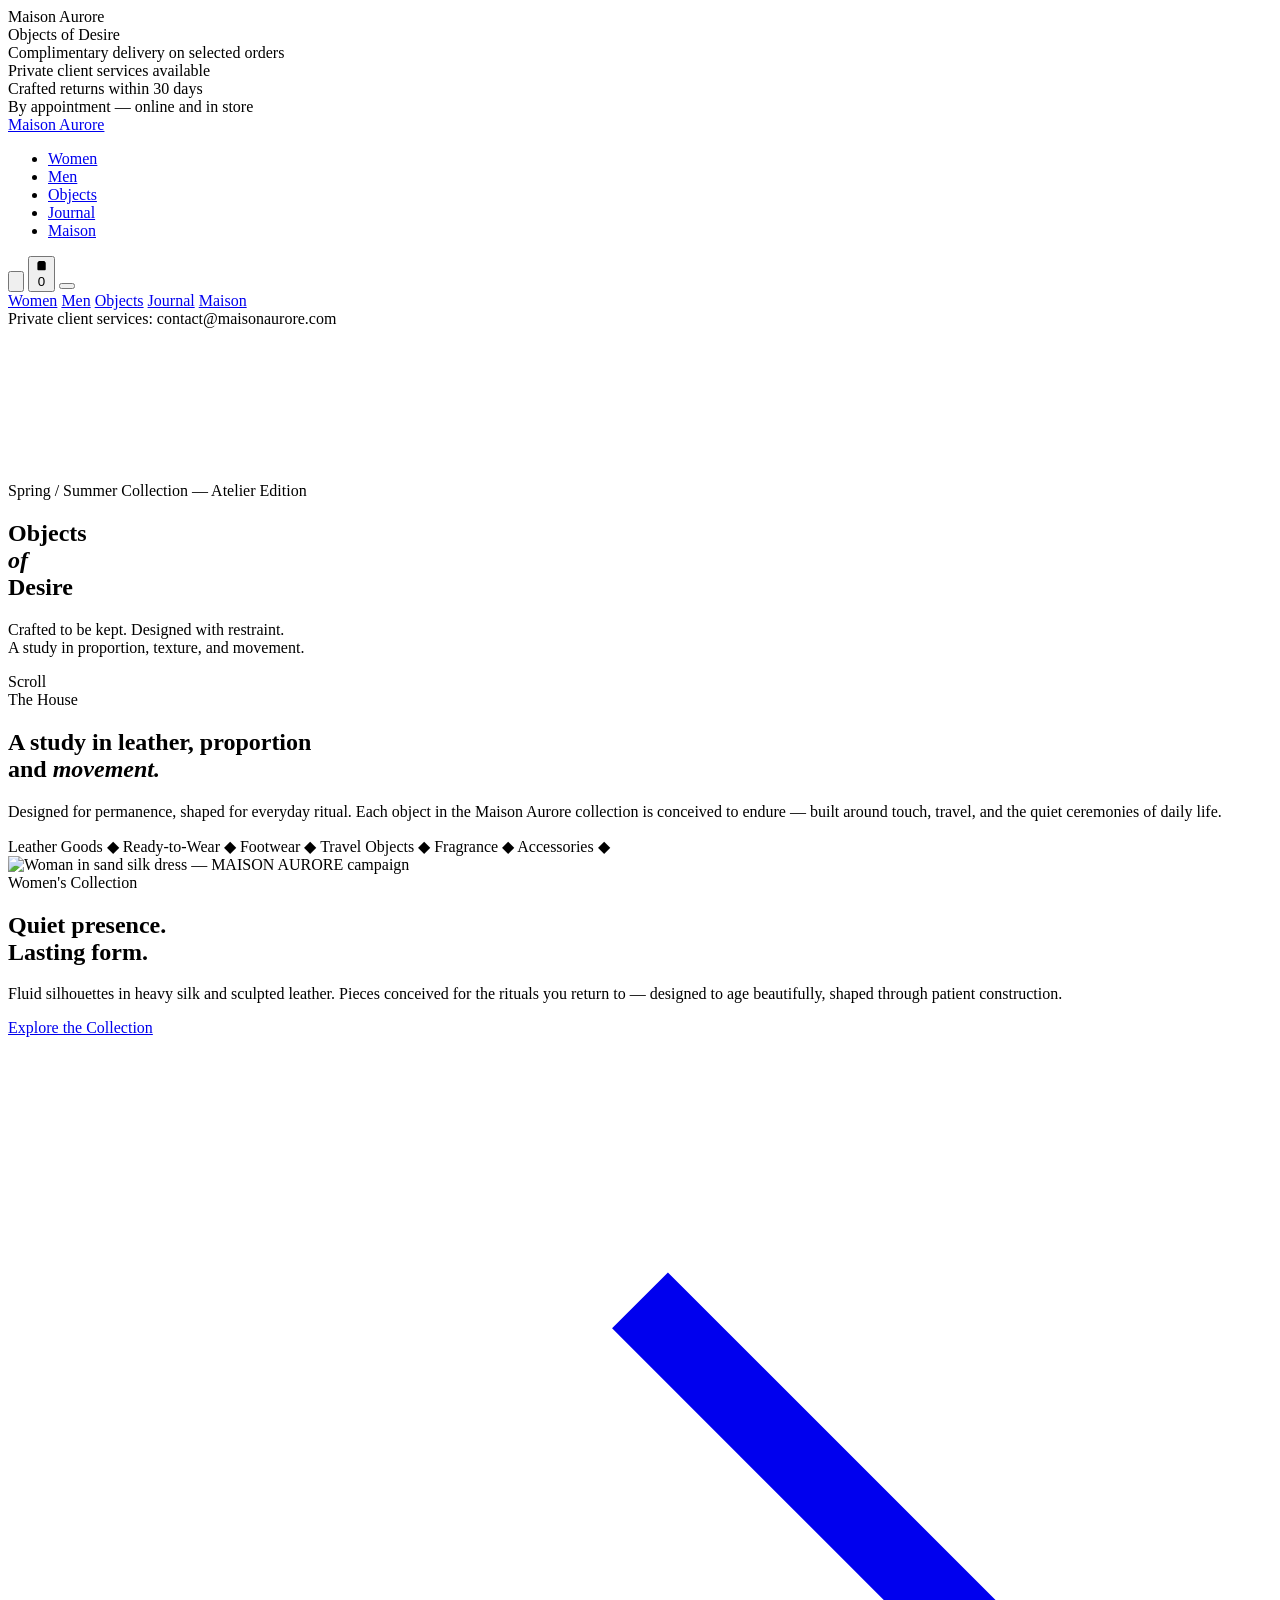
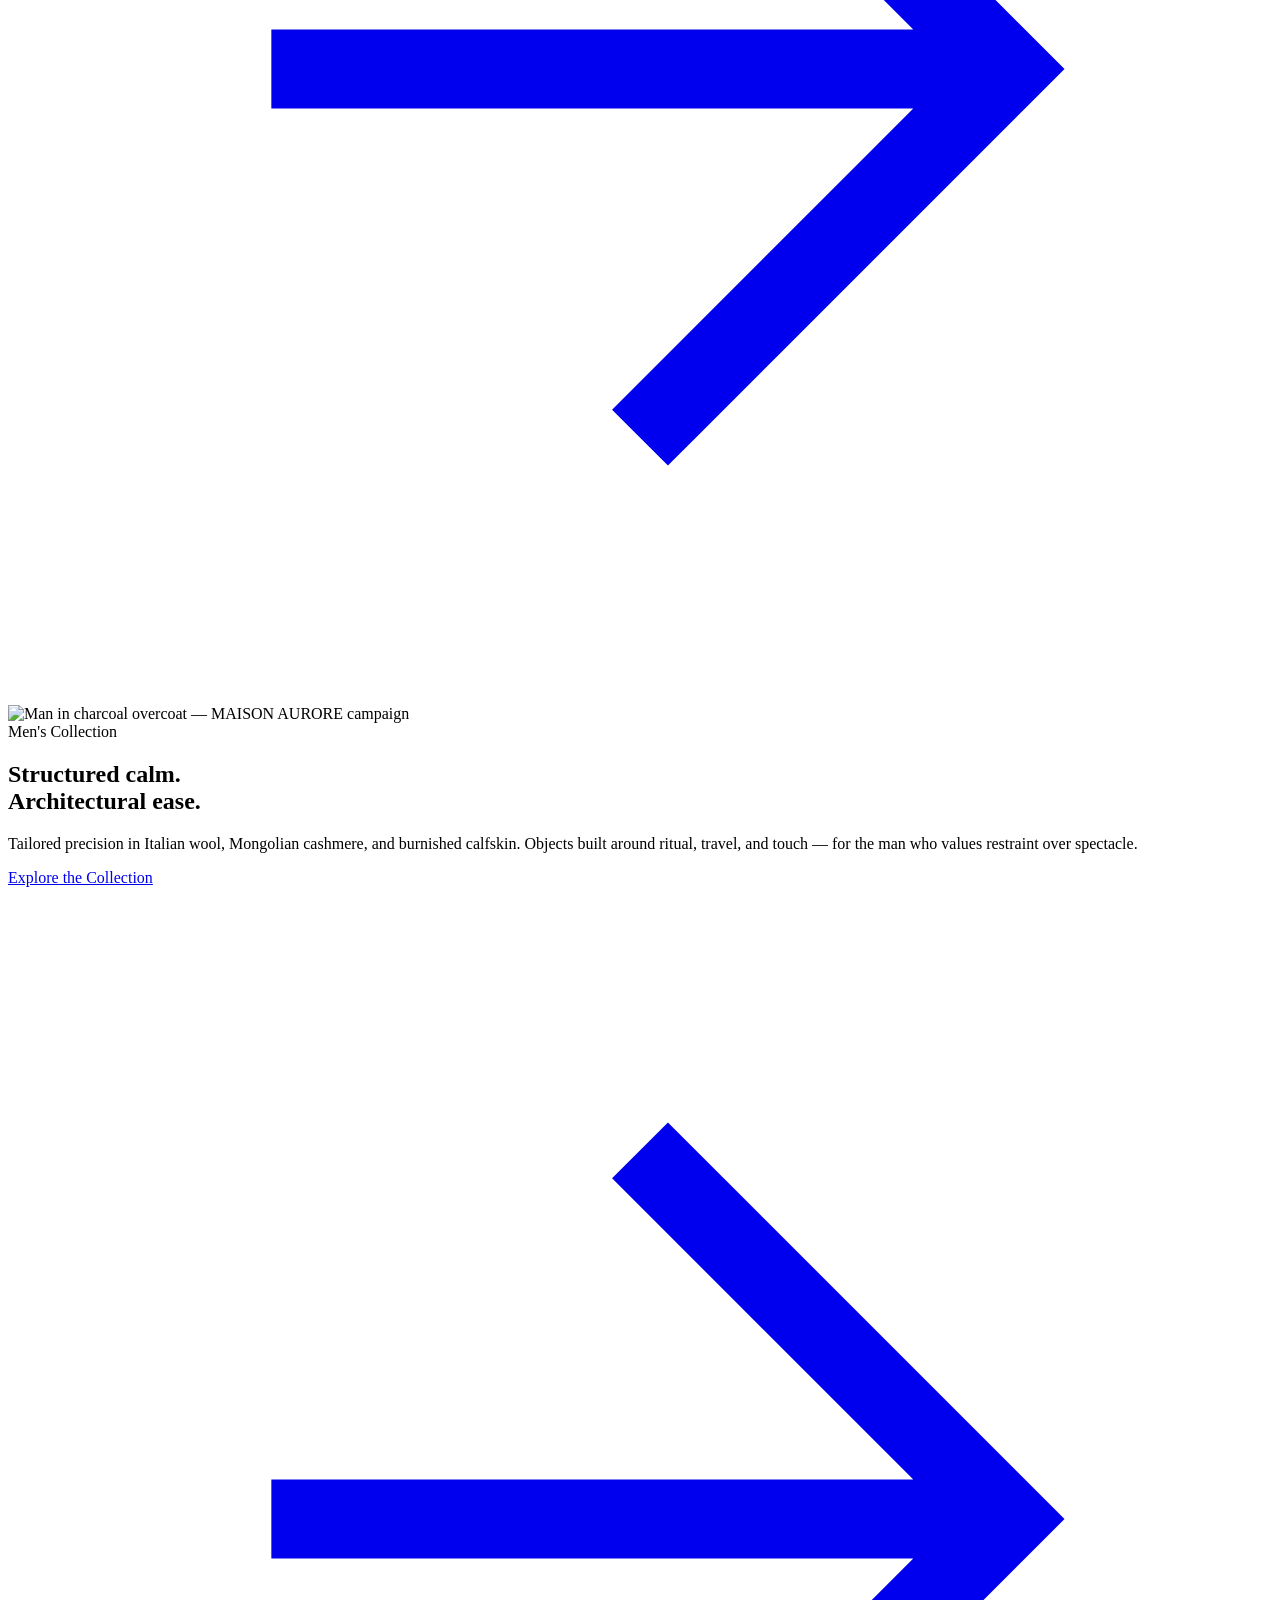
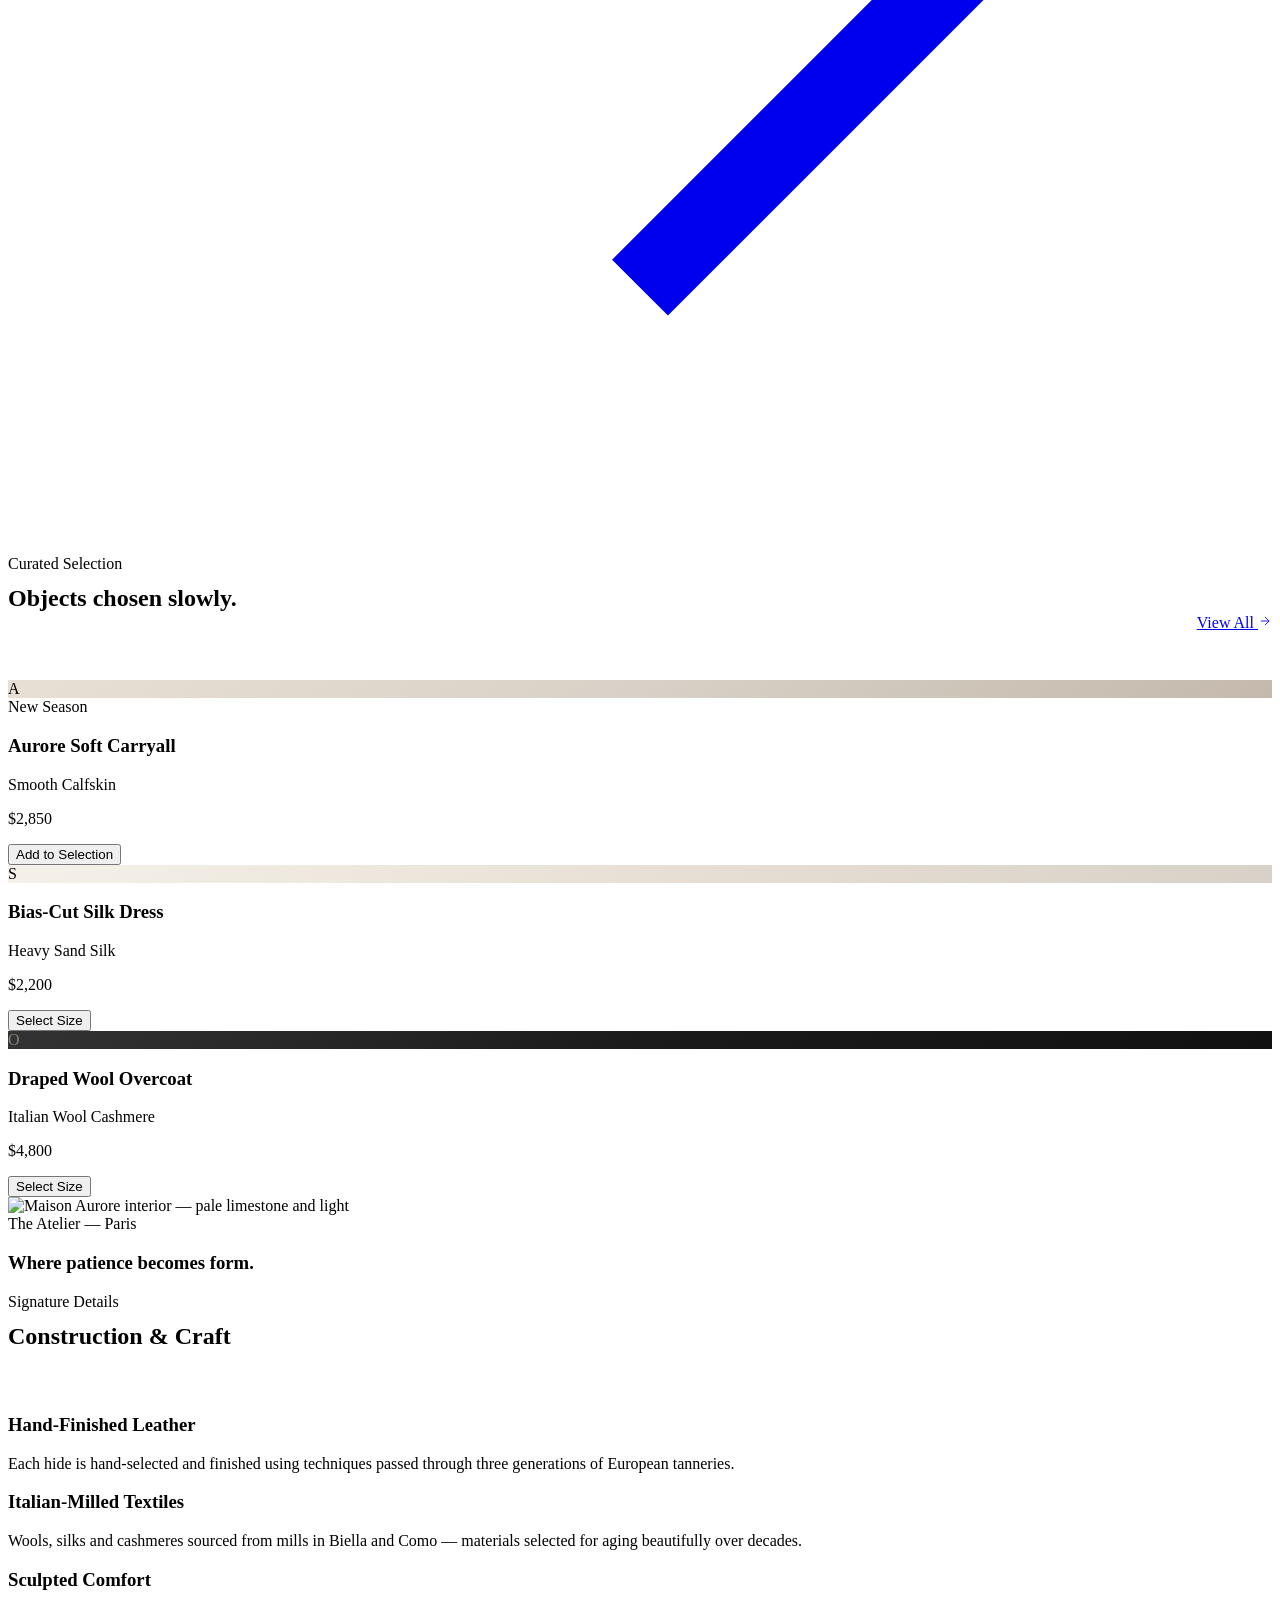
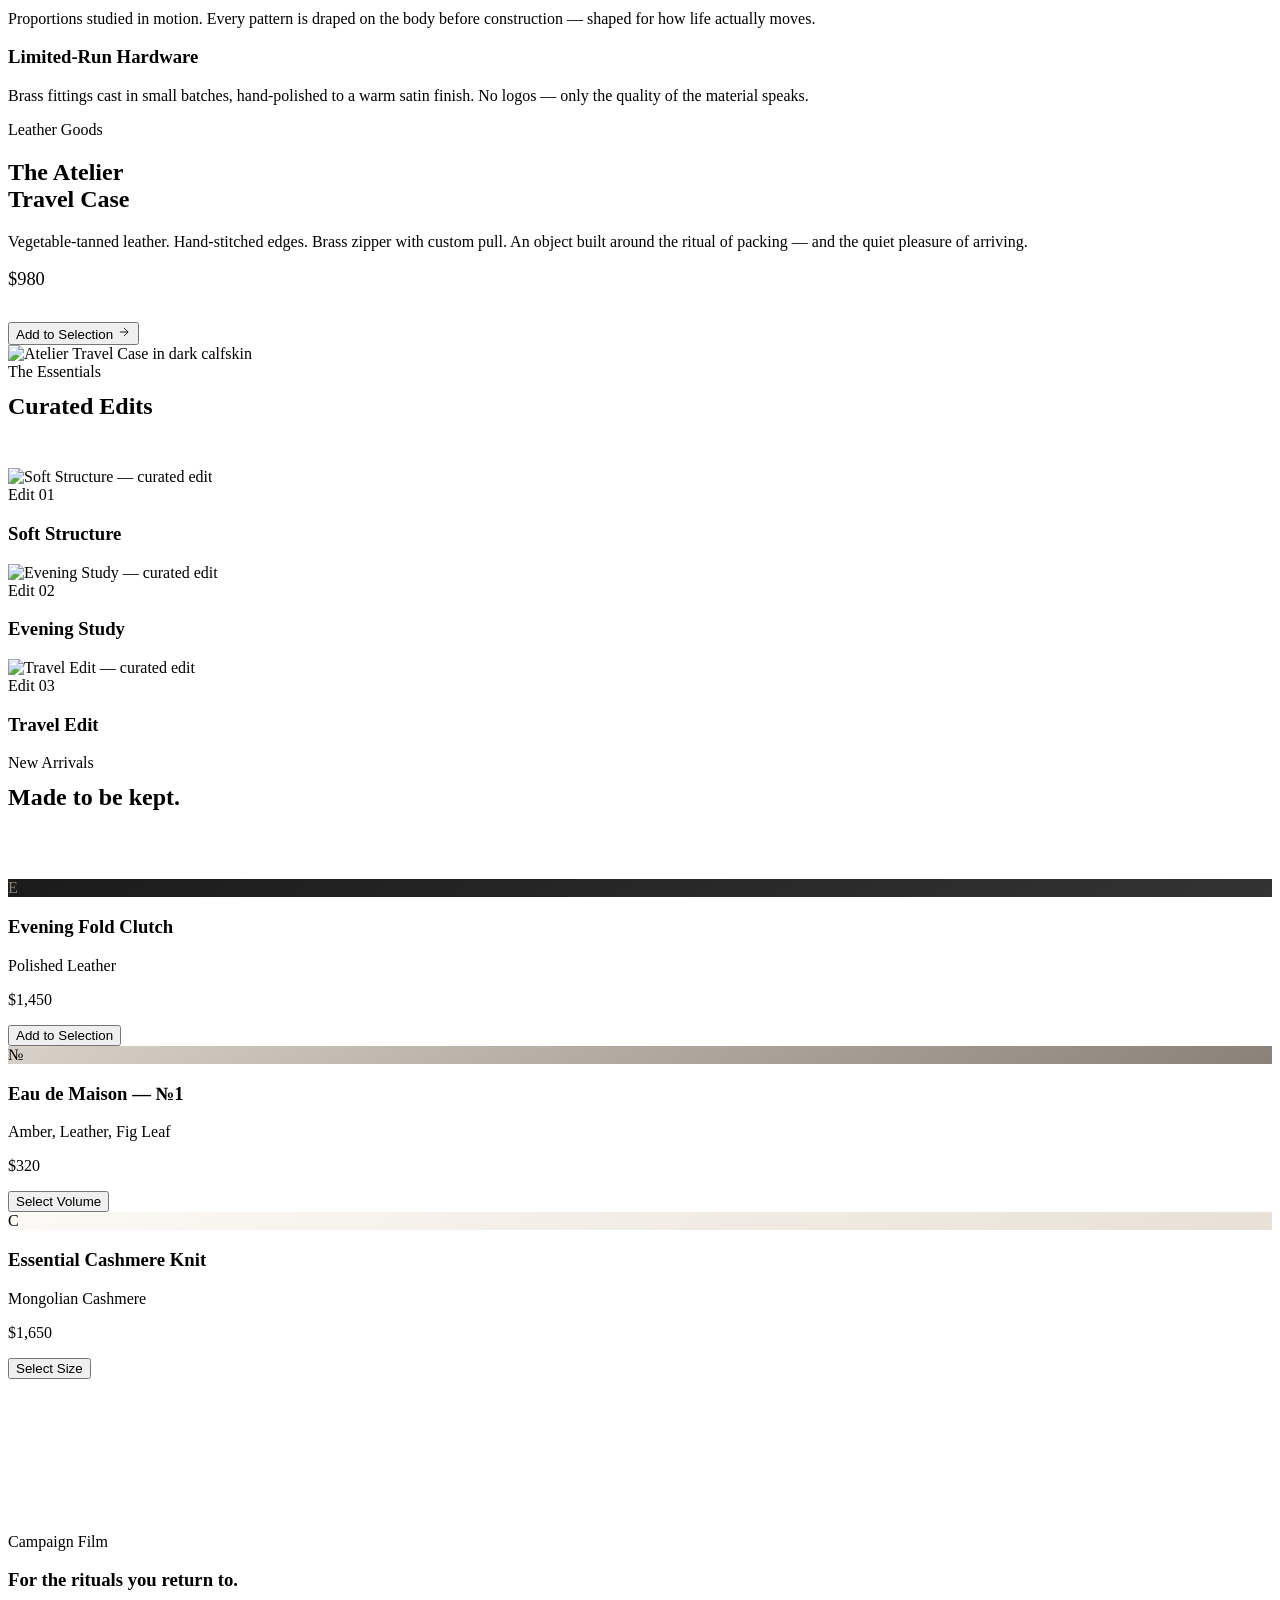
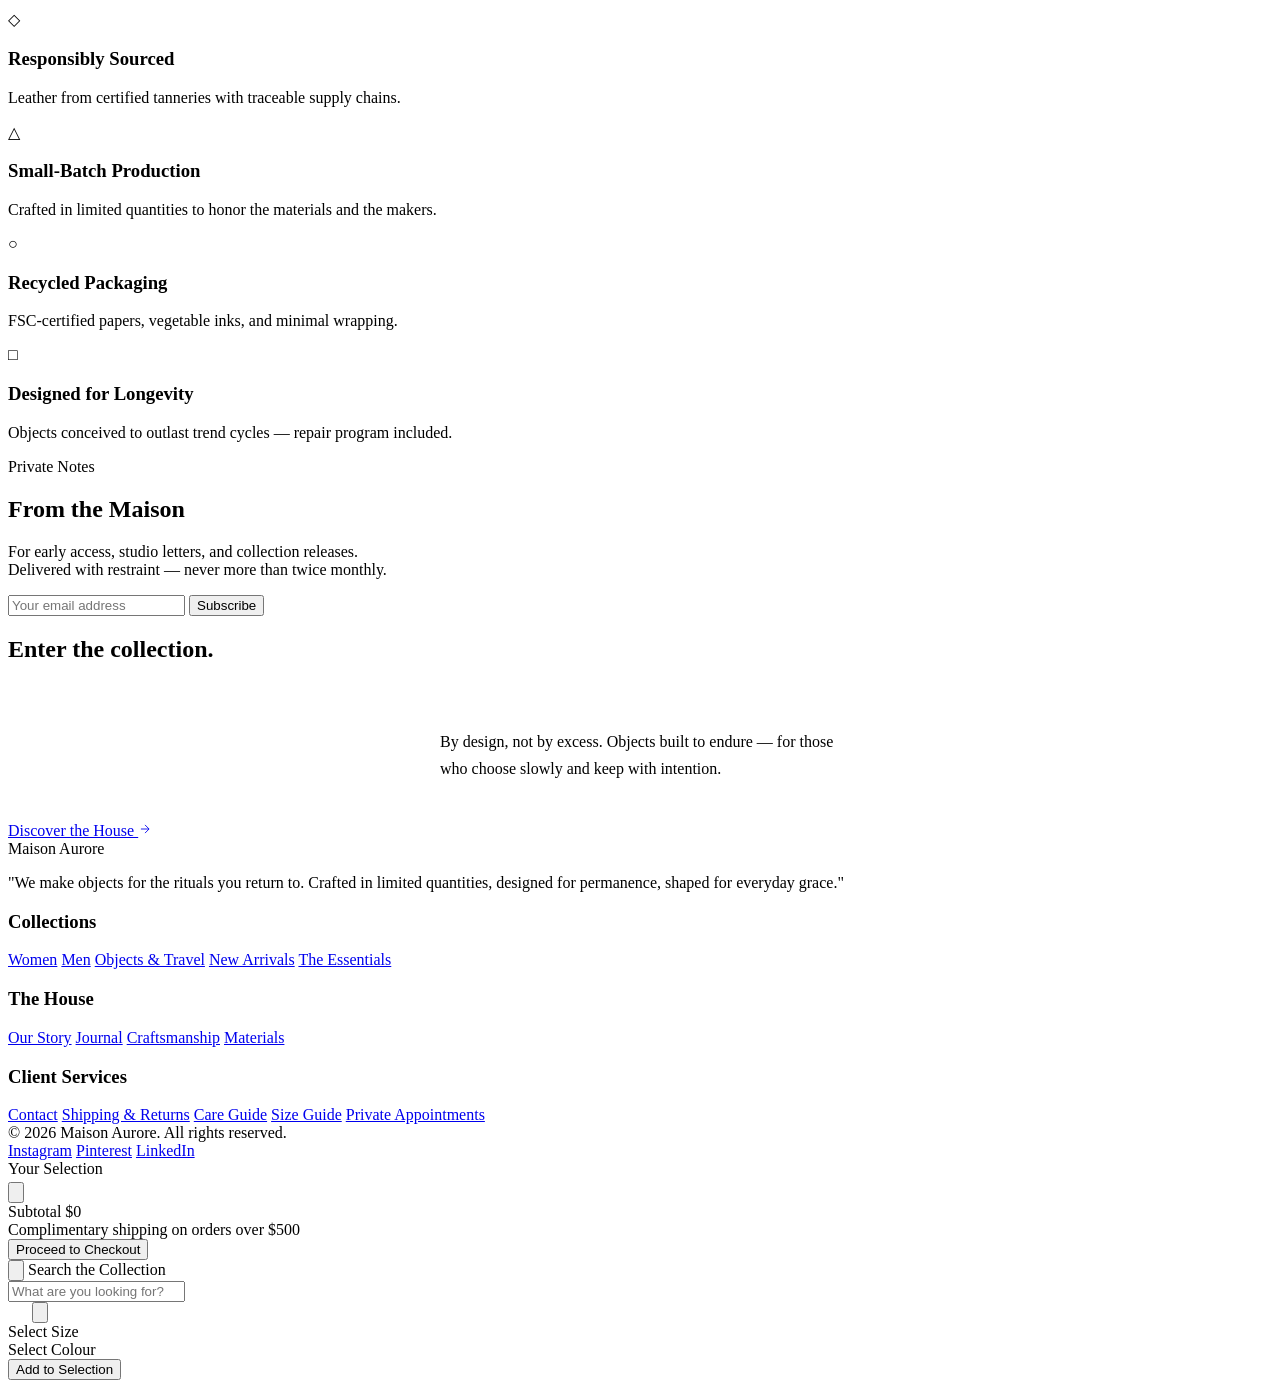
==== commit fb138dce: "Fix: Change relative asset paths to root-absolute paths for clean URL routing" ====
--- a/public/index.html
+++ b/public/index.html
@@ -6,7 +6,7 @@
   <title>MAISON AURORE — Objects of Desire</title>
   <meta name="description" content="A private house of objects and rituals. Luxury leather goods, ready-to-wear, footwear and travel objects crafted with restraint and permanence.">
   <meta name="theme-color" content="#1B1B1B">
-  <link rel="stylesheet" href="assets/css/index.css">
+  <link rel="stylesheet" href="/assets/css/index.css">
 </head>
 <body class="is-loading">
 
@@ -71,7 +71,7 @@
   <section class="hero" id="hero">
     <div class="hero__media">
       <video autoplay muted loop playsinline preload="auto">
-        <source src="assets/images/campaign/hero-cinematic.mp4" type="video/mp4">
+        <source src="/assets/images/campaign/hero-cinematic.mp4" type="video/mp4">
       </video>
     </div>
     <div class="hero__overlay"></div>
@@ -126,7 +126,7 @@
   <!-- ═══ FEATURED COLLECTION — EDITORIAL BLOCK ═══ -->
   <section class="editorial" id="featured">
     <div class="editorial__media reveal-scale">
-      <img src="assets/images/campaign/women-hero.jpeg" alt="Woman in sand silk dress — MAISON AURORE campaign" loading="lazy">
+      <img src="/assets/images/campaign/women-hero.jpeg" alt="Woman in sand silk dress — MAISON AURORE campaign" loading="lazy">
     </div>
     <div class="editorial__content">
       <span class="editorial__label reveal">Women's Collection</span>
@@ -143,7 +143,7 @@
 
   <section class="editorial editorial--reverse editorial--dark" id="mens">
     <div class="editorial__media reveal-scale">
-      <img src="assets/images/campaign/men-hero.jpeg" alt="Man in charcoal overcoat — MAISON AURORE campaign" loading="lazy">
+      <img src="/assets/images/campaign/men-hero.jpeg" alt="Man in charcoal overcoat — MAISON AURORE campaign" loading="lazy">
     </div>
     <div class="editorial__content">
       <span class="editorial__label reveal">Men's Collection</span>
@@ -226,7 +226,7 @@
 
   <!-- ═══ VISUAL BREAK — ATELIER ═══ -->
   <div class="visual-break visual-break--parallax">
-    <img src="assets/images/campaign/gallery-interior.jpeg" alt="Maison Aurore interior — pale limestone and light" loading="lazy" class="parallax-drift">
+    <img src="/assets/images/campaign/gallery-interior.jpeg" alt="Maison Aurore interior — pale limestone and light" loading="lazy" class="parallax-drift">
     <div class="visual-break__overlay"></div>
     <div class="visual-break__content">
       <span class="visual-break__caption reveal">The Atelier — Paris</span>
@@ -281,7 +281,7 @@
       </button>
     </div>
     <div class="editorial__media reveal-scale">
-      <img src="assets/images/campaign/dark-product.jpeg" alt="Atelier Travel Case in dark calfskin" loading="lazy">
+      <img src="/assets/images/campaign/dark-product.jpeg" alt="Atelier Travel Case in dark calfskin" loading="lazy">
     </div>
   </section>
 
@@ -295,7 +295,7 @@
 
       <div class="curated-grid">
         <div class="curated-grid__item reveal-scale">
-          <img src="assets/images/campaign/quiet-luxury.jpeg" alt="Soft Structure — curated edit" loading="lazy">
+          <img src="/assets/images/campaign/quiet-luxury.jpeg" alt="Soft Structure — curated edit" loading="lazy">
           <div class="curated-grid__overlay"></div>
           <div class="curated-grid__content">
             <span class="curated-grid__label">Edit 01</span>
@@ -303,7 +303,7 @@
           </div>
         </div>
         <div class="curated-grid__item reveal-scale" data-stagger="1">
-          <img src="assets/images/campaign/shadow-fabric.jpeg" alt="Evening Study — curated edit" loading="lazy">
+          <img src="/assets/images/campaign/shadow-fabric.jpeg" alt="Evening Study — curated edit" loading="lazy">
           <div class="curated-grid__overlay"></div>
           <div class="curated-grid__content">
             <span class="curated-grid__label">Edit 02</span>
@@ -311,7 +311,7 @@
           </div>
         </div>
         <div class="curated-grid__item reveal-scale" data-stagger="2">
-          <img src="assets/images/campaign/product-hero.jpeg" alt="Travel Edit — curated edit" loading="lazy">
+          <img src="/assets/images/campaign/product-hero.jpeg" alt="Travel Edit — curated edit" loading="lazy">
           <div class="curated-grid__overlay"></div>
           <div class="curated-grid__content">
             <span class="curated-grid__label">Edit 03</span>
@@ -383,7 +383,7 @@
   <!-- ═══ VIDEO BREAK ═══ -->
   <div class="visual-break">
     <video autoplay muted loop playsinline>
-      <source src="assets/images/campaign/woman-reveal.mp4" type="video/mp4">
+      <source src="/assets/images/campaign/woman-reveal.mp4" type="video/mp4">
     </video>
     <div class="visual-break__overlay"></div>
     <div class="visual-break__content">
@@ -564,9 +564,9 @@
   </div>
 
   <!-- ═══ SCRIPTS ═══ -->
-  <script src="assets/js/cart.js"></script>
-  <script src="assets/js/search.js"></script>
-  <script src="assets/js/app.js"></script>
+  <script src="/assets/js/cart.js"></script>
+  <script src="/assets/js/search.js"></script>
+  <script src="/assets/js/app.js"></script>
 
 </body>
 </html>
